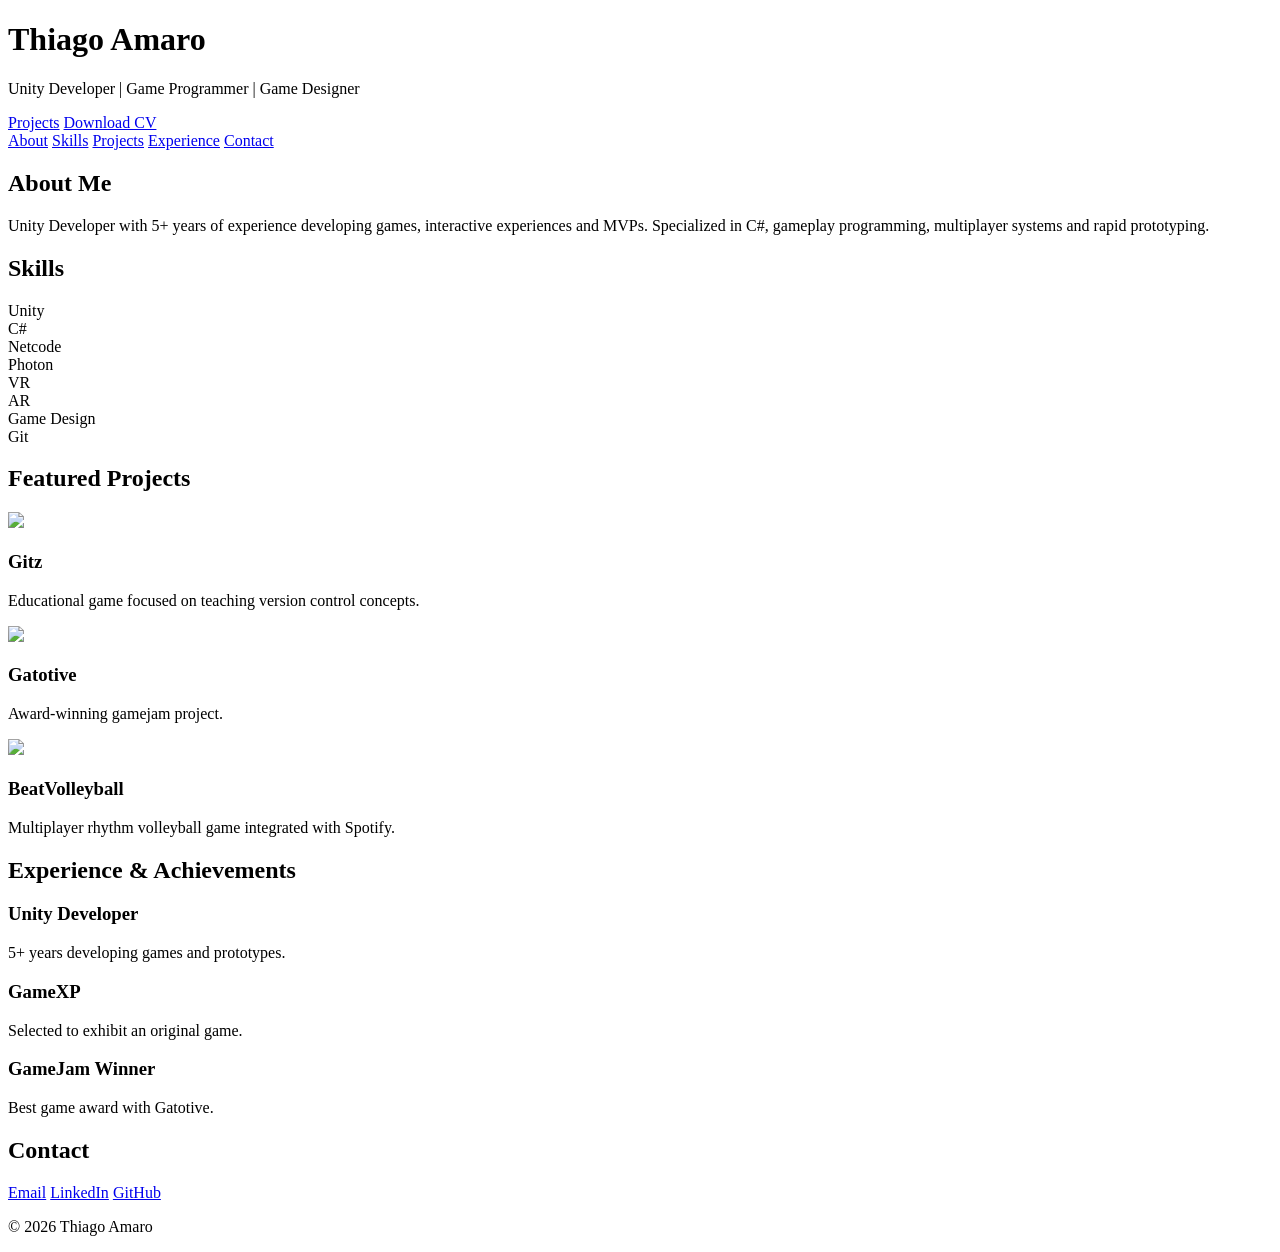
==== index.html @ a68872aa "index page" ====
<!DOCTYPE html>
<html lang="en">
<head>
    <meta charset="UTF-8">
    <meta name="viewport" content="width=device-width, initial-scale=1.0">
    <title>Thiago Amaro | Unity Developer</title>

    <link rel="stylesheet" href="css/style.css">
</head>
<body>

<header>
    <div class="container">
        <h1>Thiago Amaro</h1>
        <p>Unity Developer | Game Programmer | Game Designer</p>

        <div class="hero-buttons">
            <a href="#projects">Projects</a>
            <a href="assets/cv.pdf" target="_blank">Download CV</a>
        </div>
    </div>
</header>

<nav id="navbar">
    <a href="#about">About</a>
    <a href="#skills">Skills</a>
    <a href="#projects">Projects</a>
    <a href="#experience">Experience</a>
    <a href="#contact">Contact</a>
</nav>

<section id="about">
    <div class="container">
        <h2>About Me</h2>

        <p>
            Unity Developer with 5+ years of experience developing games,
            interactive experiences and MVPs.
            Specialized in C#, gameplay programming,
            multiplayer systems and rapid prototyping.
        </p>
    </div>
</section>

<section id="skills">
    <div class="container">
        <h2>Skills</h2>

        <div class="skill-grid">
            <div class="card">Unity</div>
            <div class="card">C#</div>
            <div class="card">Netcode</div>
            <div class="card">Photon</div>
            <div class="card">VR</div>
            <div class="card">AR</div>
            <div class="card">Game Design</div>
            <div class="card">Git</div>
        </div>
    </div>
</section>

<section id="projects">
    <div class="container">
        <h2>Featured Projects</h2>

        <div class="projects-grid">

            <div class="project-card">
                <img src="assets/gitz.webp">
                <h3>Gitz</h3>
                <p>
                    Educational game focused on teaching
                    version control concepts.
                </p>
            </div>

            <div class="project-card">
                <img src="assets/gatotive.webp">
                <h3>Gatotive</h3>
                <p>
                    Award-winning gamejam project.
                </p>
            </div>

            <div class="project-card">
                <img src="assets/beatvolleyball.webp">
                <h3>BeatVolleyball</h3>
                <p>
                    Multiplayer rhythm volleyball game
                    integrated with Spotify.
                </p>
            </div>

        </div>
    </div>
</section>

<section id="experience">
    <div class="container">
        <h2>Experience & Achievements</h2>

        <div class="timeline">

            <div class="timeline-item">
                <h3>Unity Developer</h3>
                <p>5+ years developing games and prototypes.</p>
            </div>

            <div class="timeline-item">
                <h3>GameXP</h3>
                <p>Selected to exhibit an original game.</p>
            </div>

            <div class="timeline-item">
                <h3>GameJam Winner</h3>
                <p>Best game award with Gatotive.</p>
            </div>

        </div>
    </div>
</section>

<section id="contact">
    <div class="container">
        <h2>Contact</h2>

        <a href="mailto:email@email.com">Email</a>
        <a href="#">LinkedIn</a>
        <a href="#">GitHub</a>
    </div>
</section>

<footer>
    <p>© 2026 Thiago Amaro</p>
</footer>

<script src="js/main.js"></script>

</body>
</html>
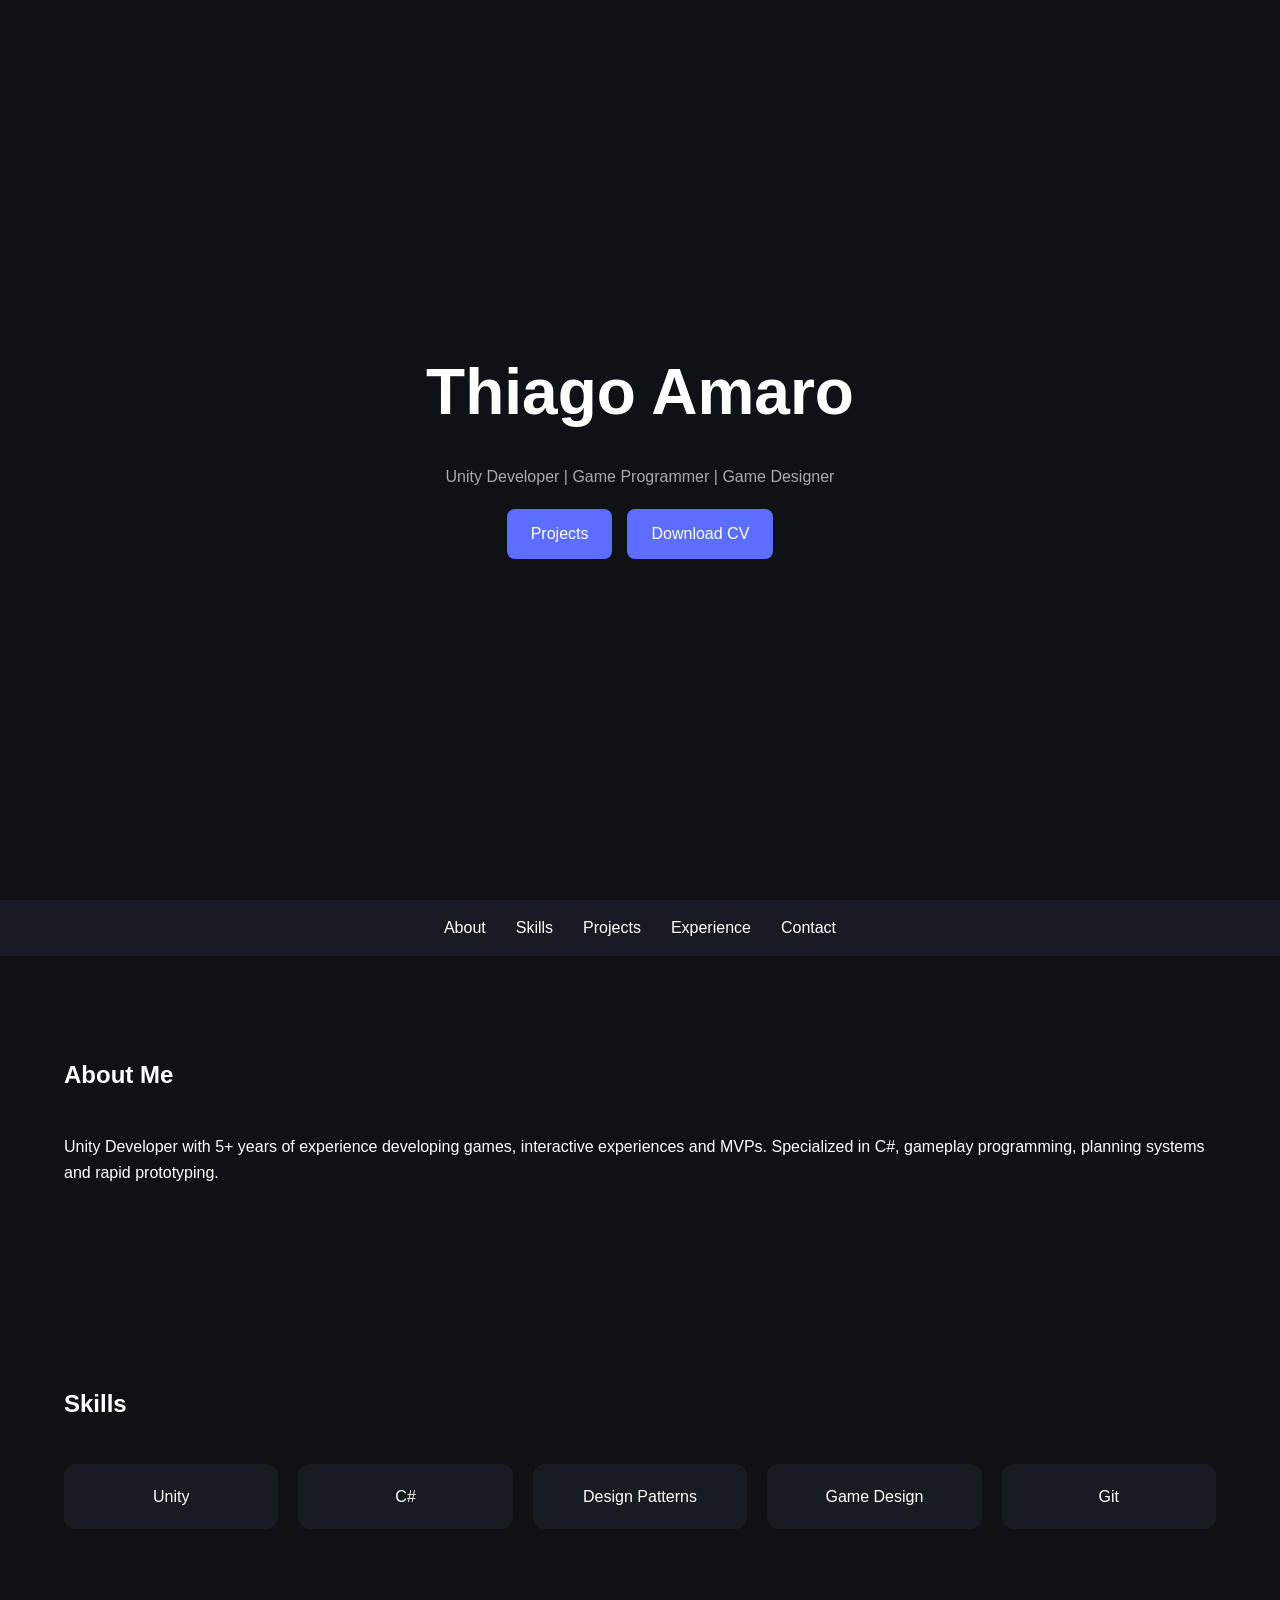
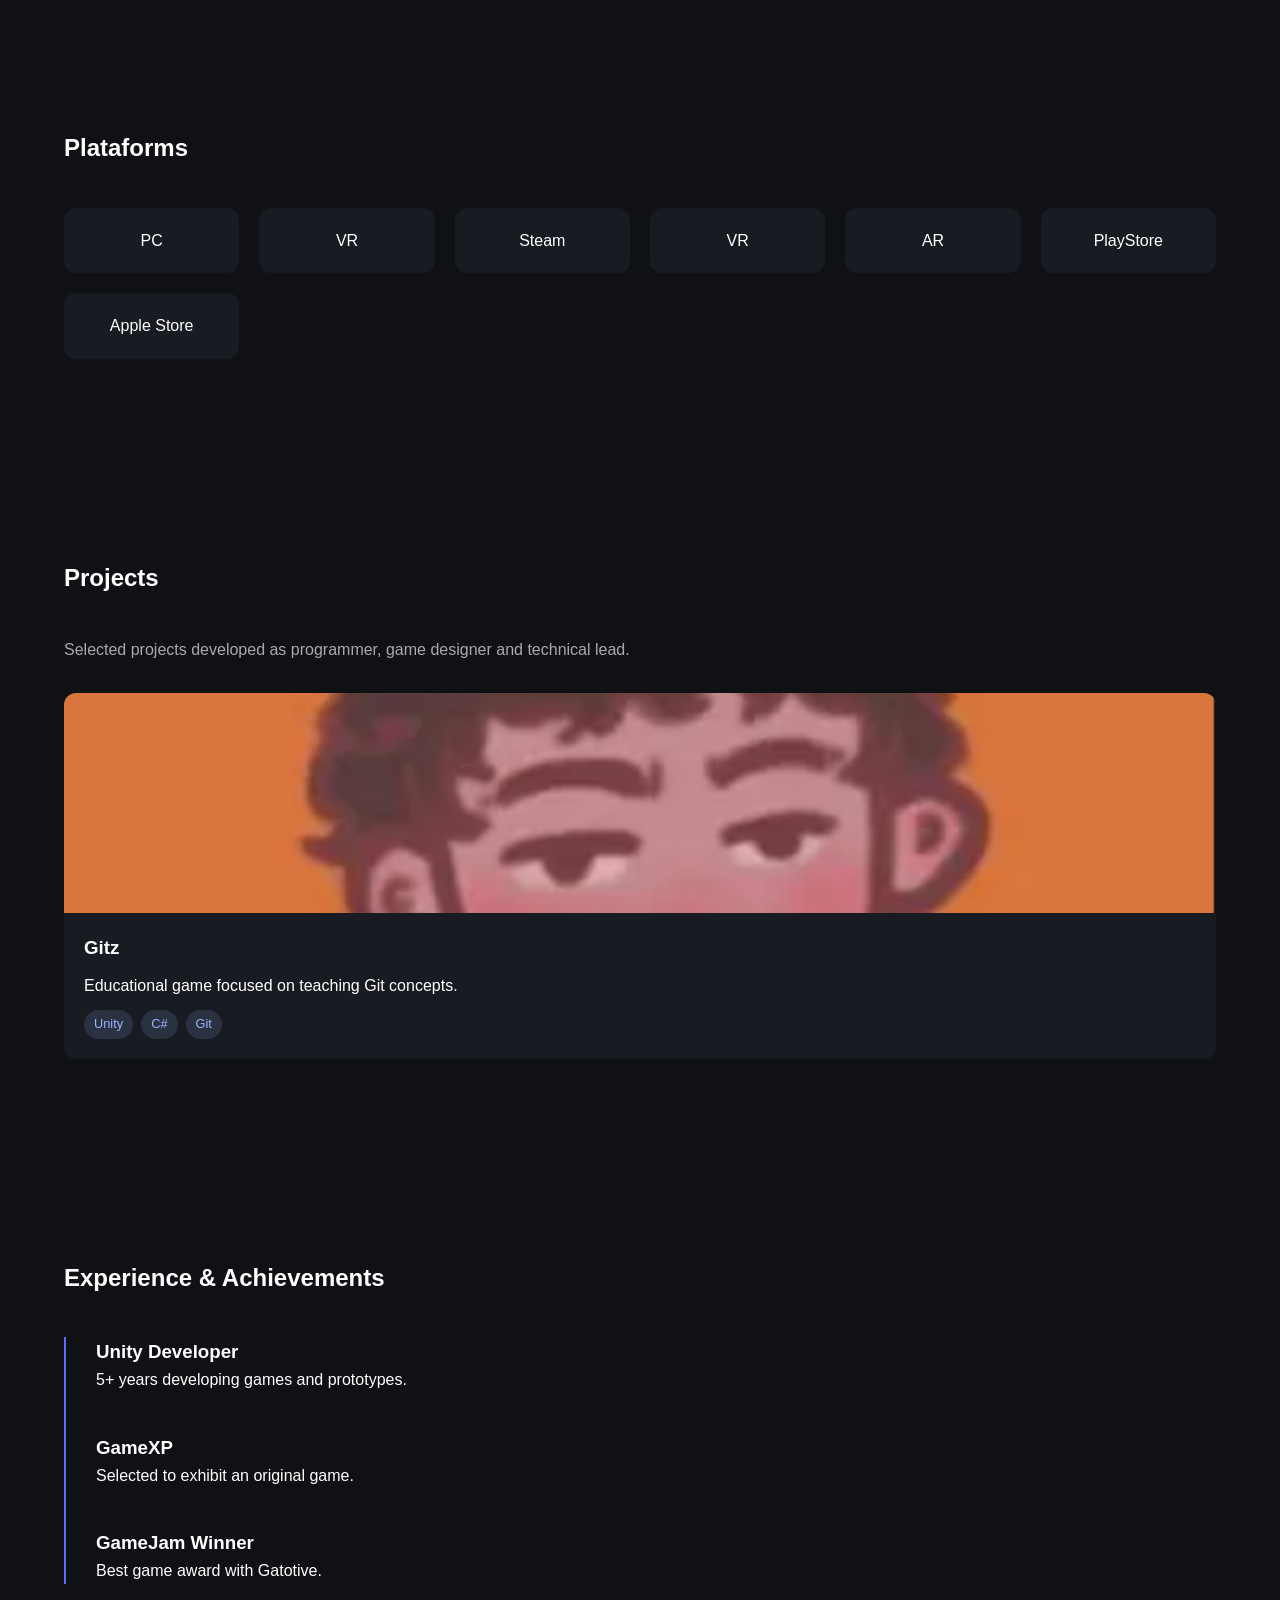
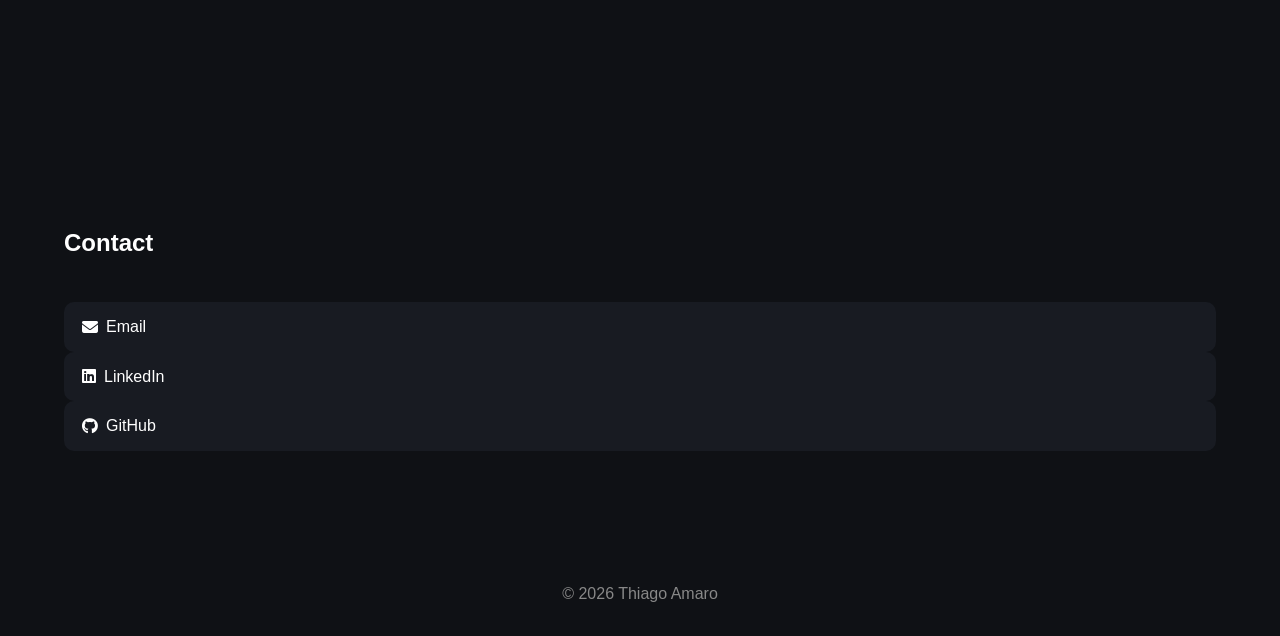
==== commit 1853f732: "Project Page" ====
--- a/index.html
+++ b/index.html
@@ -1,140 +1,145 @@
 <!DOCTYPE html>
 <html lang="en">
+
 <head>
     <meta charset="UTF-8">
     <meta name="viewport" content="width=device-width, initial-scale=1.0">
     <title>Thiago Amaro | Unity Developer</title>
 
     <link rel="stylesheet" href="css/style.css">
+    <link rel="stylesheet" href="https://cdnjs.cloudflare.com/ajax/libs/font-awesome/6.7.2/css/all.min.css">
 </head>
+
 <body>
 
-<header>
-    <div class="container">
-        <h1>Thiago Amaro</h1>
-        <p>Unity Developer | Game Programmer | Game Designer</p>
+    <header>
+        <div class="container">
+            <h1>Thiago Amaro</h1>
+            <p>Unity Developer | Game Programmer | Game Designer</p>
 
-        <div class="hero-buttons">
-            <a href="#projects">Projects</a>
-            <a href="assets/cv.pdf" target="_blank">Download CV</a>
+            <div class="hero-buttons">
+                <a href="#projects">Projects</a>
+                <a href="assets/cv.pdf" target="_blank">Download CV</a>
+            </div>
         </div>
-    </div>
-</header>
+    </header>
 
-<nav id="navbar">
-    <a href="#about">About</a>
-    <a href="#skills">Skills</a>
-    <a href="#projects">Projects</a>
-    <a href="#experience">Experience</a>
-    <a href="#contact">Contact</a>
-</nav>
+    <nav id="navbar">
+        <a href="#about">About</a>
+        <a href="#skills">Skills</a>
+        <a href="#projects">Projects</a>
+        <a href="#experience">Experience</a>
+        <a href="#contact">Contact</a>
+    </nav>
 
-<section id="about">
-    <div class="container">
-        <h2>About Me</h2>
+    <section id="about">
+        <div class="container">
+            <h2>About Me</h2>
 
-        <p>
-            Unity Developer with 5+ years of experience developing games,
-            interactive experiences and MVPs.
-            Specialized in C#, gameplay programming,
-            multiplayer systems and rapid prototyping.
-        </p>
-    </div>
-</section>
+            <p>
+                Unity Developer with 5+ years of experience developing games,
+                interactive experiences and MVPs.
+                Specialized in C#, gameplay programming,
+                planning systems and rapid prototyping.
+            </p>
+        </div>
+    </section>
 
-<section id="skills">
-    <div class="container">
-        <h2>Skills</h2>
+    <section id="skills">
+        <div class="container">
+            <h2>Skills</h2>
 
-        <div class="skill-grid">
-            <div class="card">Unity</div>
-            <div class="card">C#</div>
-            <div class="card">Netcode</div>
-            <div class="card">Photon</div>
-            <div class="card">VR</div>
-            <div class="card">AR</div>
-            <div class="card">Game Design</div>
-            <div class="card">Git</div>
+            <div class="skill-grid">
+                <div class="card">Unity</div>
+                <div class="card">C#</div>
+                <div class="card">Design Patterns</div>
+                <div class="card">Game Design</div>
+                <div class="card">Git</div>
+            </div>
         </div>
-    </div>
-</section>
+    </section>
 
-<section id="projects">
-    <div class="container">
-        <h2>Featured Projects</h2>
+    <section id="plataforms">
+        <div class="container">
+            <h2>Plataforms</h2>
 
-        <div class="projects-grid">
+            <div class="skill-grid">
+                <div class="card">PC</div>
+                <div class="card">VR</div>
+                <div class="card">Steam</div>
+                <div class="card">VR</div>
+                <div class="card">AR</div>
+                <div class="card">PlayStore</div>
+                <div class="card">Apple Store</div>
+            </div>
+        </div>
+    </section>
 
-            <div class="project-card">
-                <img src="assets/gitz.webp">
-                <h3>Gitz</h3>
-                <p>
-                    Educational game focused on teaching
-                    version control concepts.
-                </p>
-            </div>
+    <section id="projects">
+        <div class="container">
 
-            <div class="project-card">
-                <img src="assets/gatotive.webp">
-                <h3>Gatotive</h3>
-                <p>
-                    Award-winning gamejam project.
-                </p>
-            </div>
+            <h2>Projects</h2>
 
-            <div class="project-card">
-                <img src="assets/beatvolleyball.webp">
-                <h3>BeatVolleyball</h3>
-                <p>
-                    Multiplayer rhythm volleyball game
-                    integrated with Spotify.
-                </p>
-            </div>
+            <p class="section-description">
+                Selected projects developed as programmer, game designer and technical lead.
+            </p>
+
+            <div id="projects-grid"></div>
 
         </div>
-    </div>
-</section>
+    </section>
 
-<section id="experience">
-    <div class="container">
-        <h2>Experience & Achievements</h2>
+    <section id="experience">
+        <div class="container">
+            <h2>Experience & Achievements</h2>
 
-        <div class="timeline">
+            <div class="timeline">
 
-            <div class="timeline-item">
-                <h3>Unity Developer</h3>
-                <p>5+ years developing games and prototypes.</p>
+                <div class="timeline-item">
+                    <h3>Unity Developer</h3>
+                    <p>5+ years developing games and prototypes.</p>
+                </div>
+
+                <div class="timeline-item">
+                    <h3>GameXP</h3>
+                    <p>Selected to exhibit an original game.</p>
+                </div>
+
+                <div class="timeline-item">
+                    <h3>GameJam Winner</h3>
+                    <p>Best game award with Gatotive.</p>
+                </div>
+
             </div>
+        </div>
+    </section>
 
-            <div class="timeline-item">
-                <h3>GameXP</h3>
-                <p>Selected to exhibit an original game.</p>
-            </div>
+    <section id="contact">
+        <div class="container">
+            <h2>Contact</h2>
 
-            <div class="timeline-item">
-                <h3>GameJam Winner</h3>
-                <p>Best game award with Gatotive.</p>
-            </div>
+            <a href="mailto:thiago.amaro.dev@gmail.com" target="_blank">
+                <i class="fa-solid fa-envelope"></i>
+                Email
+            </a>
 
+            <a href="https://www.linkedin.com/in/thiagoamarodev/" target="_blank">
+                <i class="fa-brands fa-linkedin"></i>
+                LinkedIn
+            </a>
+
+            <a href="https://github.com/ThiagoAmaro0" target="_blank">
+                <i class="fa-brands fa-github"></i>
+                GitHub
+            </a>
         </div>
-    </div>
-</section>
+    </section>
 
-<section id="contact">
-    <div class="container">
-        <h2>Contact</h2>
-
-        <a href="mailto:email@email.com">Email</a>
-        <a href="#">LinkedIn</a>
-        <a href="#">GitHub</a>
-    </div>
-</section>
-
-<footer>
-    <p>© 2026 Thiago Amaro</p>
-</footer>
-
-<script src="js/main.js"></script>
+    <footer>
+        <p>© 2026 Thiago Amaro</p>
+    </footer>
+    <script src="js/main.js"></script>
 
 </body>
-</html>
+
+</html>
--- a/css/style.css
+++ b/css/style.css
@@ -0,0 +1,310 @@
+* {
+    margin: 0;
+    padding: 0;
+    box-sizing: border-box;
+}
+
+body {
+    font-family: Segoe UI, sans-serif;
+    background: #0f1115;
+    color: white;
+    line-height: 1.6;
+}
+
+.container {
+    width: 90%;
+    max-width: 1200px;
+    margin: auto;
+}
+
+header {
+    min-height: 100vh;
+    display: flex;
+    align-items: center;
+    text-align: center;
+}
+
+header h1 {
+    font-size: 4rem;
+}
+
+header p {
+    color: #aaa;
+    margin: 20px 0;
+}
+
+.hero-buttons {
+    display: flex;
+    justify-content: center;
+    gap: 15px;
+}
+
+.hero-buttons a {
+    padding: 12px 24px;
+    background: #5b6eff;
+    color: white;
+    text-decoration: none;
+    border-radius: 8px;
+}
+
+nav {
+    position: sticky;
+    top: 0;
+    background: #181b22;
+    display: flex;
+    justify-content: center;
+    gap: 30px;
+    padding: 15px;
+    z-index: 100;
+}
+
+nav a {
+    color: white;
+    text-decoration: none;
+}
+
+section {
+    padding: 100px 0;
+}
+
+h2 {
+    margin-bottom: 40px;
+}
+
+.skill-grid {
+    display: grid;
+    grid-template-columns: repeat(auto-fit, minmax(150px, 1fr));
+    gap: 20px;
+}
+
+.card {
+    background: #181b22;
+    padding: 20px;
+    border-radius: 12px;
+    text-align: center;
+}
+
+#projects {
+    padding: 100px 0;
+}
+
+.section-description {
+    color: #aaa;
+    margin-bottom: 30px;
+}
+
+#projects-grid {
+    display: grid;
+    grid-template-columns: repeat(auto-fit, minmax(350px, 1fr));
+    gap: 30px;
+}
+
+.project-card {
+    background: #181b22;
+    border-radius: 12px;
+    overflow: hidden;
+
+    text-decoration: none;
+    color: white;
+
+    transition: .25s;
+}
+
+.project-card:hover {
+    transform: translateY(-5px);
+}
+
+.media-container {
+    position: relative;
+    height: 220px;
+    overflow: hidden;
+}
+
+.project-image,
+.project-video {
+    position: absolute;
+    inset: 0;
+
+    width: 100%;
+    height: 100%;
+
+    object-fit: cover;
+}
+
+.project-video {
+    opacity: 0;
+    transition: opacity .3s;
+}
+
+.project-card:hover .project-video {
+    opacity: 1;
+}
+
+.project-content {
+    padding: 20px;
+}
+
+.project-content h3 {
+    margin-bottom: 10px;
+}
+
+.project-tags {
+    display: flex;
+    flex-wrap: wrap;
+    gap: 8px;
+    margin-top: 12px;
+}
+
+.project-tag {
+    background: #2a3140;
+    color: #9db2ff;
+
+    padding: 4px 10px;
+    border-radius: 999px;
+
+    font-size: 0.8rem;
+}
+
+.timeline {
+    border-left: 2px solid #5b6eff;
+    padding-left: 30px;
+}
+
+.timeline-item {
+    margin-bottom: 40px;
+}
+
+footer {
+    text-align: center;
+    padding: 30px;
+    color: #888;
+}
+
+#contact {
+    display: flex;
+    gap: 15px;
+}
+
+#contact a {
+    display: flex;
+    align-items: center;
+    gap: 8px;
+
+    color: white;
+    text-decoration: none;
+
+    background: #181b22;
+    padding: 12px 18px;
+
+    border-radius: 10px;
+    transition: 0.2s;
+}
+
+#contact a:hover {
+    background: #5b6eff;
+}
+
+.project-page {
+    width: 90%;
+    max-width: 1200px;
+    margin: auto;
+    padding: 50px 0;
+}
+
+.project-header {
+    margin-bottom: 20px;
+}
+
+.project-meta {
+    display: flex;
+    gap: 15px;
+    margin-top: 10px;
+}
+
+.project-meta span {
+    background: #181b22;
+    padding: 8px 12px;
+    border-radius: 8px;
+}
+
+.banner-video {
+    width: 100%;
+    border-radius: 12px;
+    margin: 20px 0 40px;
+}
+
+.details-grid {
+    display: grid;
+    grid-template-columns:
+        repeat(auto-fit, minmax(250px, 1fr));
+
+    gap: 20px;
+
+    margin-top: 20px;
+}
+
+.detail-card {
+    background: #181b22;
+    padding: 20px;
+    border-radius: 12px;
+}
+
+.detail-card h3 {
+    margin-bottom: 15px;
+}
+
+.detail-card ul {
+    list-style: none;
+}
+
+.detail-card li {
+    margin-bottom: 8px;
+}
+
+.project-links {
+    display: flex;
+    gap: 15px;
+    flex-wrap: wrap;
+}
+
+.project-links a {
+    text-decoration: none;
+    color: white;
+
+    background: #181b22;
+
+    padding: 12px 20px;
+
+    border-radius: 10px;
+
+    transition: .2s;
+}
+
+.project-links a:hover {
+    background: #5b6eff;
+}
+
+.gallery-grid {
+    display: grid;
+
+    grid-template-columns:
+        repeat(auto-fit, minmax(300px, 1fr));
+
+    gap: 20px;
+}
+
+.gallery-grid img {
+    width: 100%;
+    border-radius: 12px;
+}
+
+.back-button {
+    display: inline-flex;
+    gap: 10px;
+    align-items: center;
+
+    text-decoration: none;
+    color: white;
+
+    margin-bottom: 30px;
+}
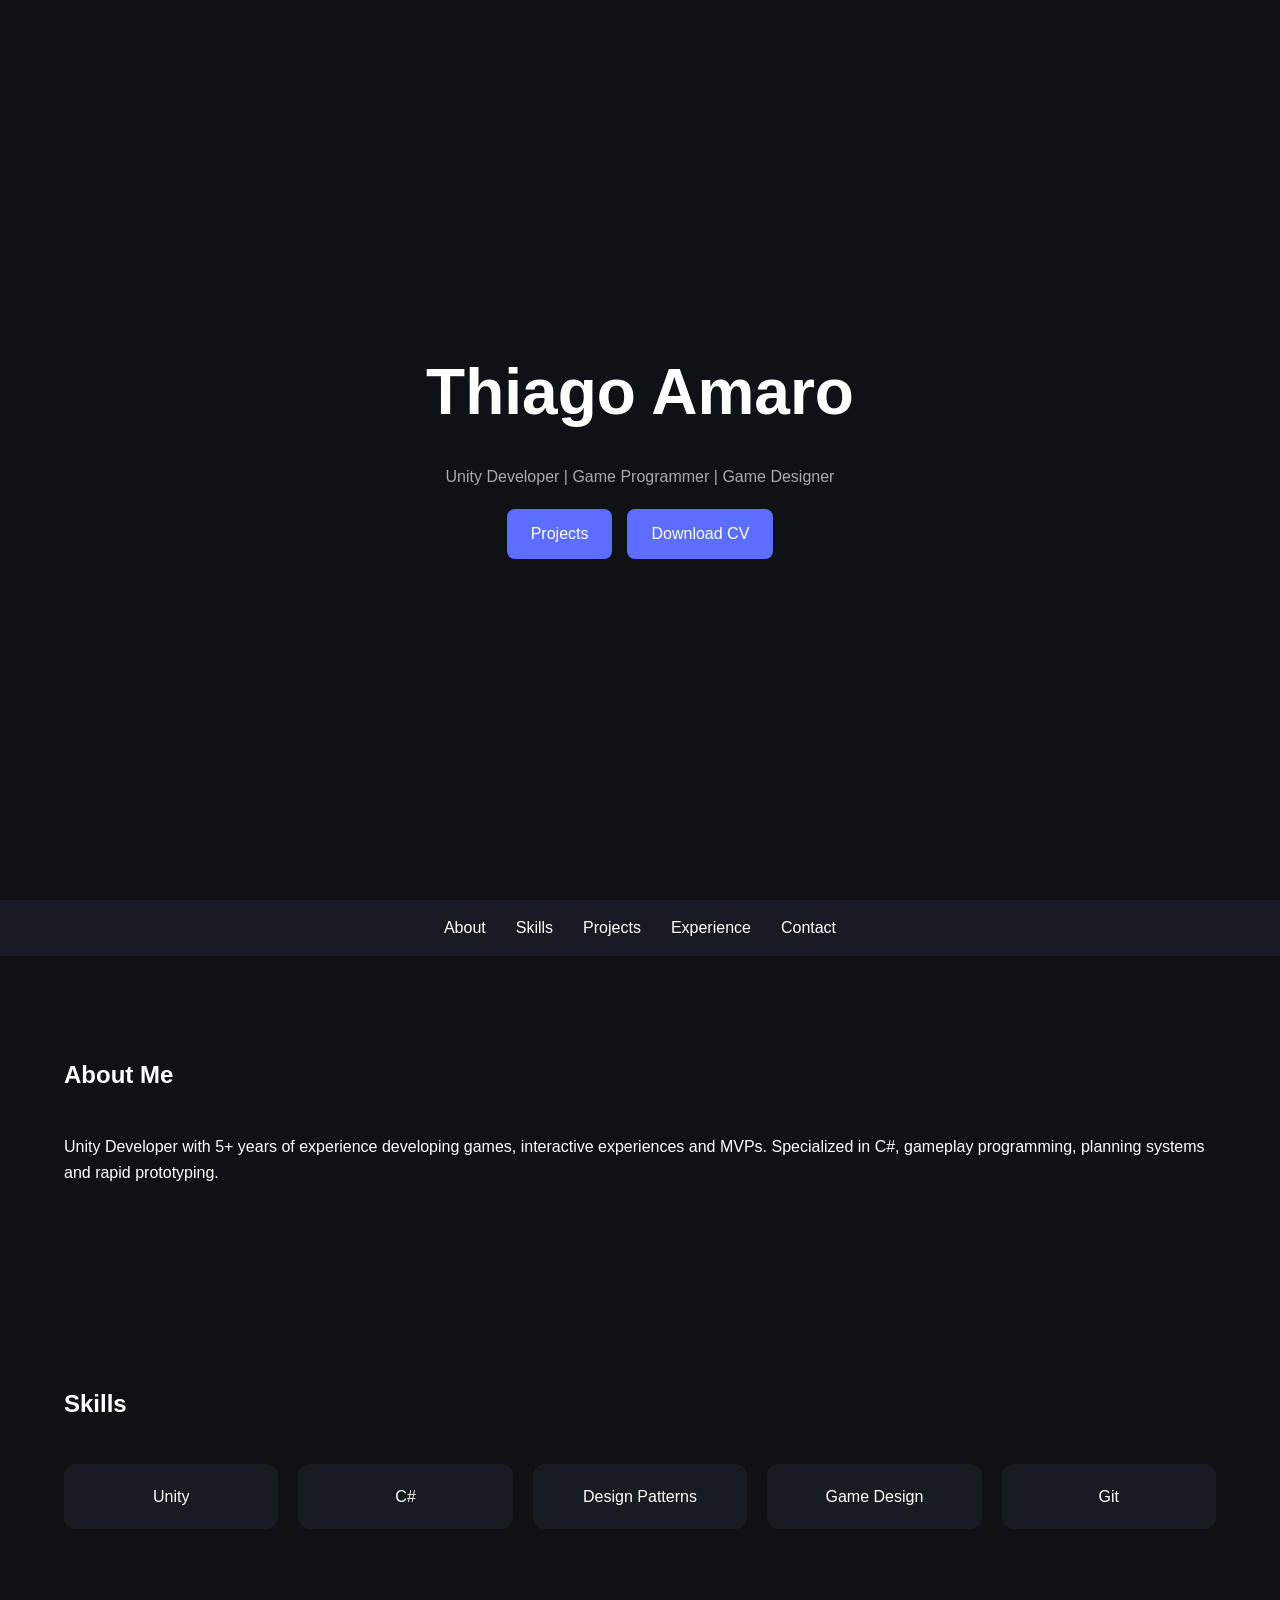
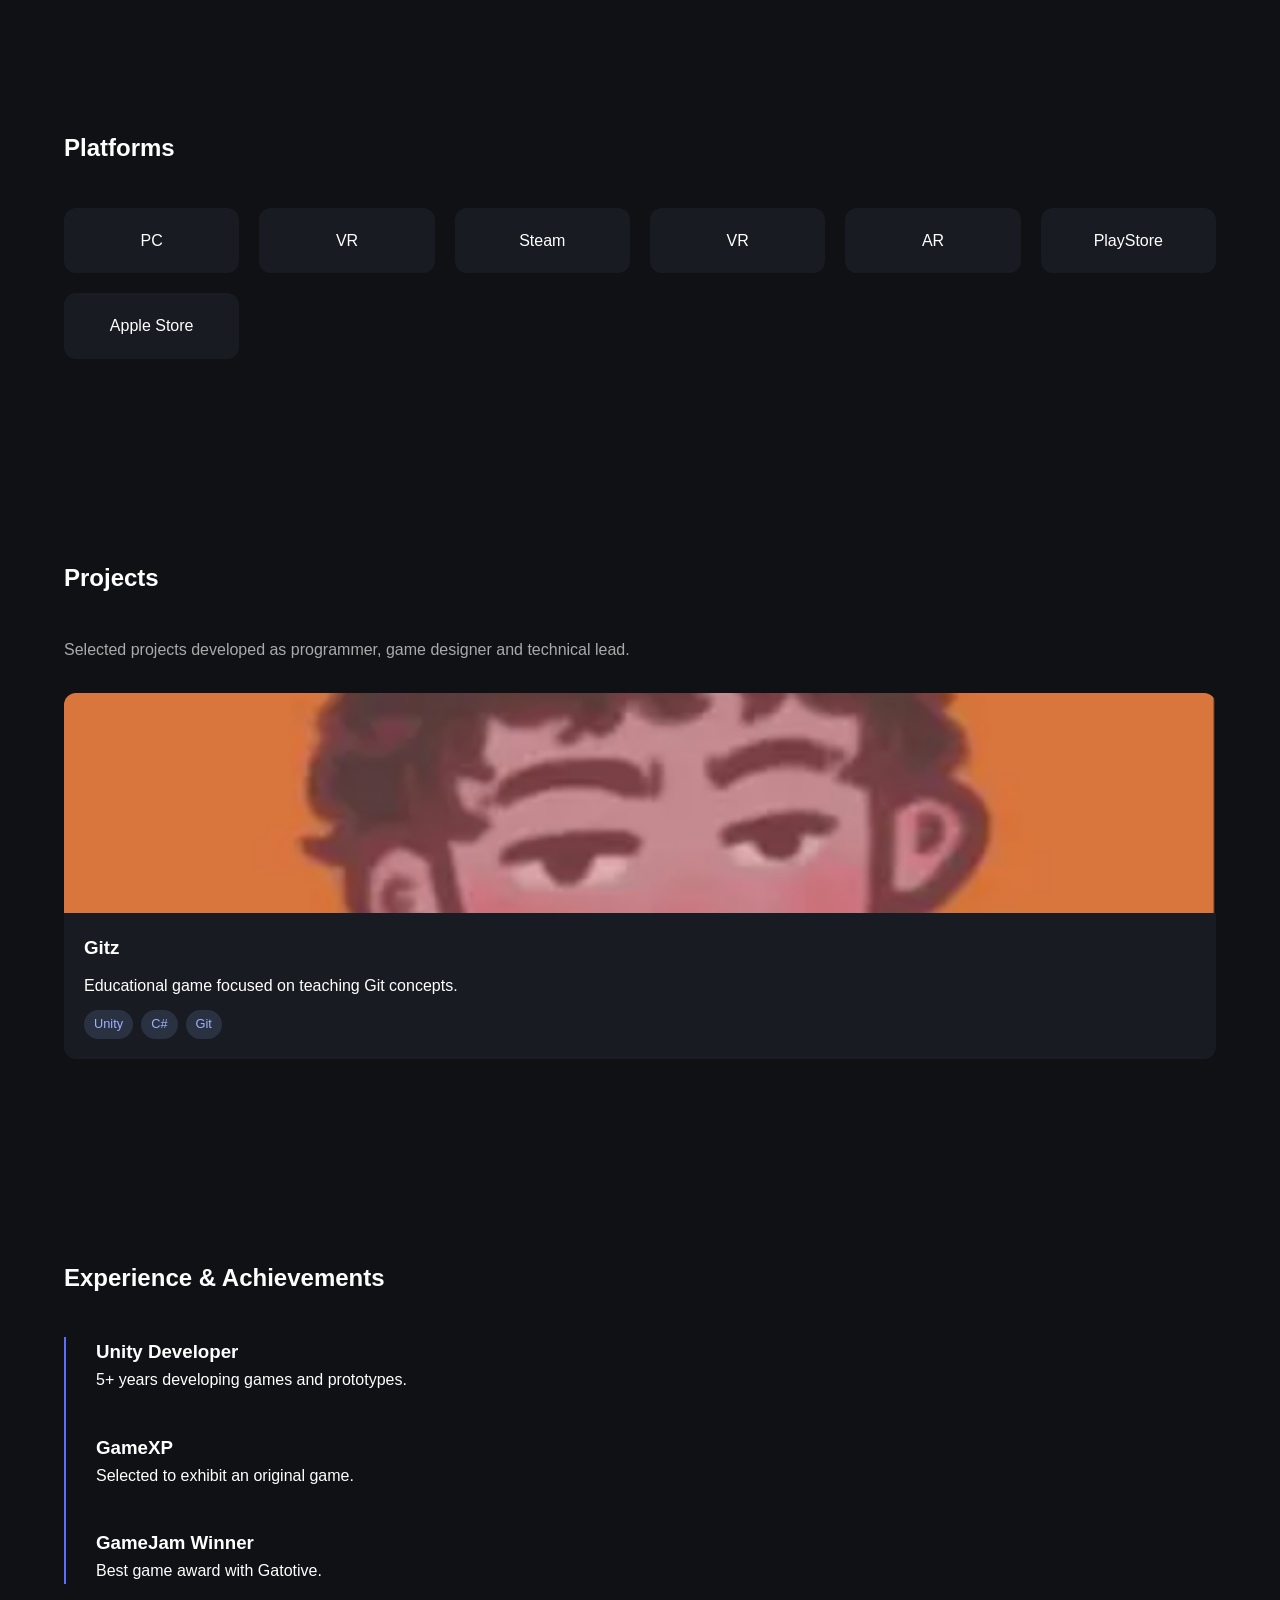
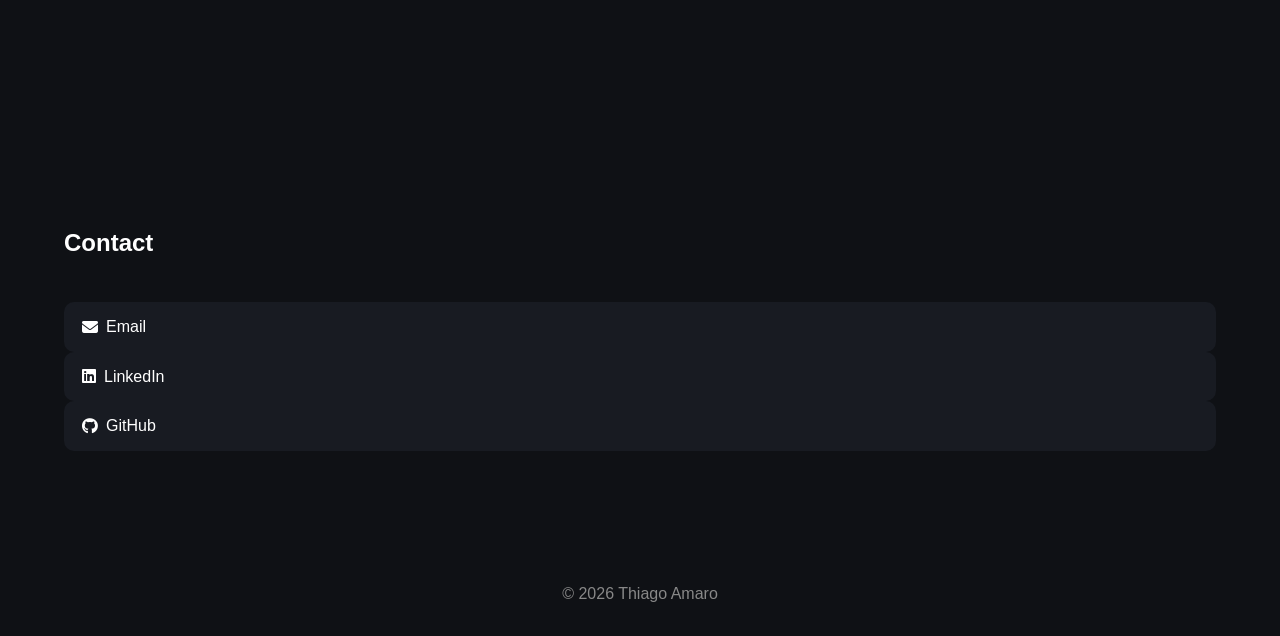
==== commit 4e7a7e4a: "fixes" ====
--- a/index.html
+++ b/index.html
@@ -59,9 +59,9 @@
         </div>
     </section>
 
-    <section id="plataforms">
+    <section id="platforms">
         <div class="container">
-            <h2>Plataforms</h2>
+            <h2>Platforms</h2>
 
             <div class="skill-grid">
                 <div class="card">PC</div>
@@ -138,8 +138,11 @@
     <footer>
         <p>© 2026 Thiago Amaro</p>
     </footer>
+
+    <button id="backToTop">
+        <i class="fa-solid fa-chevron-up"></i>
+    </button>
     <script src="js/main.js"></script>
-
 </body>
 
 </html>
--- a/css/style.css
+++ b/css/style.css
@@ -307,4 +307,29 @@
     color: white;
 
     margin-bottom: 30px;
+}
+
+
+#backToTop {
+    position: fixed;
+
+    right: 25px;
+    bottom: 25px;
+
+    width: 50px;
+    height: 50px;
+
+    border: none;
+    border-radius: 50%;
+
+    background: #5b6eff;
+    color: white;
+
+    font-size: 20px;
+
+    cursor: pointer;
+
+    display: none;
+
+    z-index: 9999;
 }
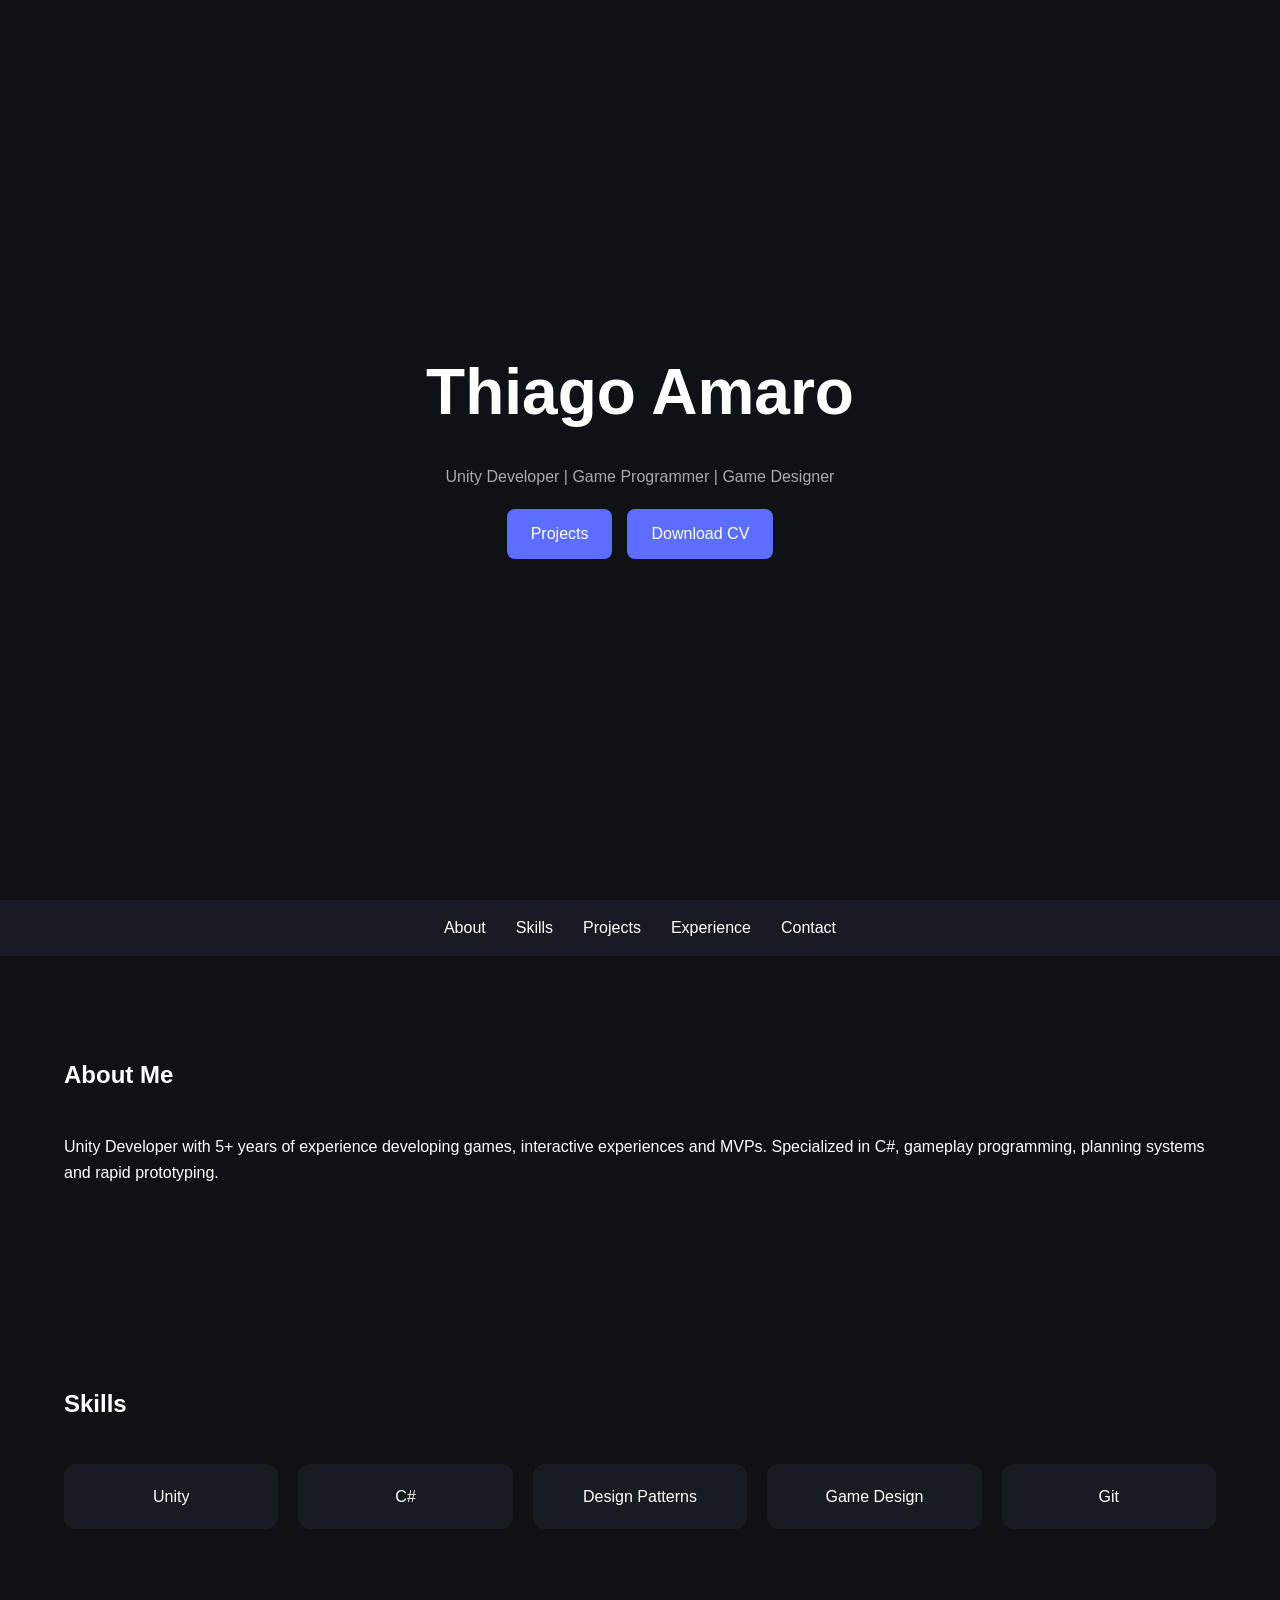
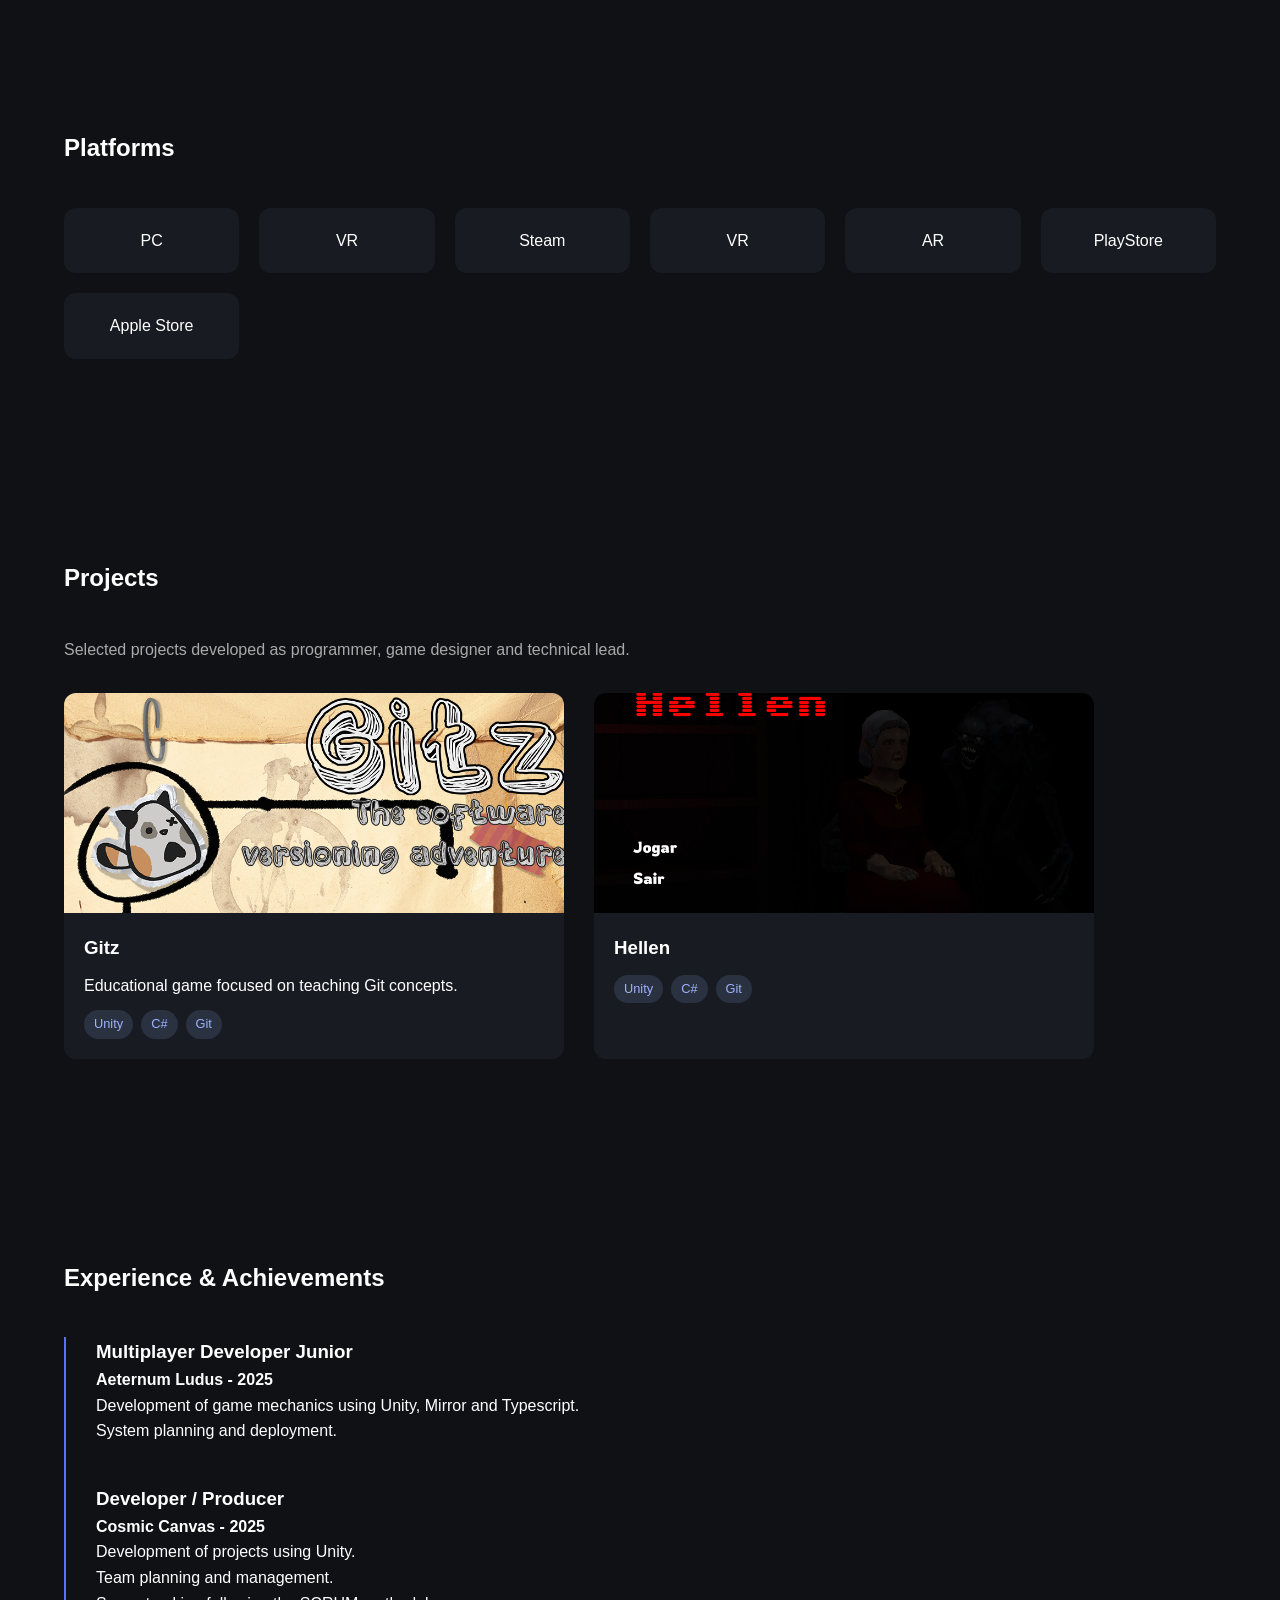
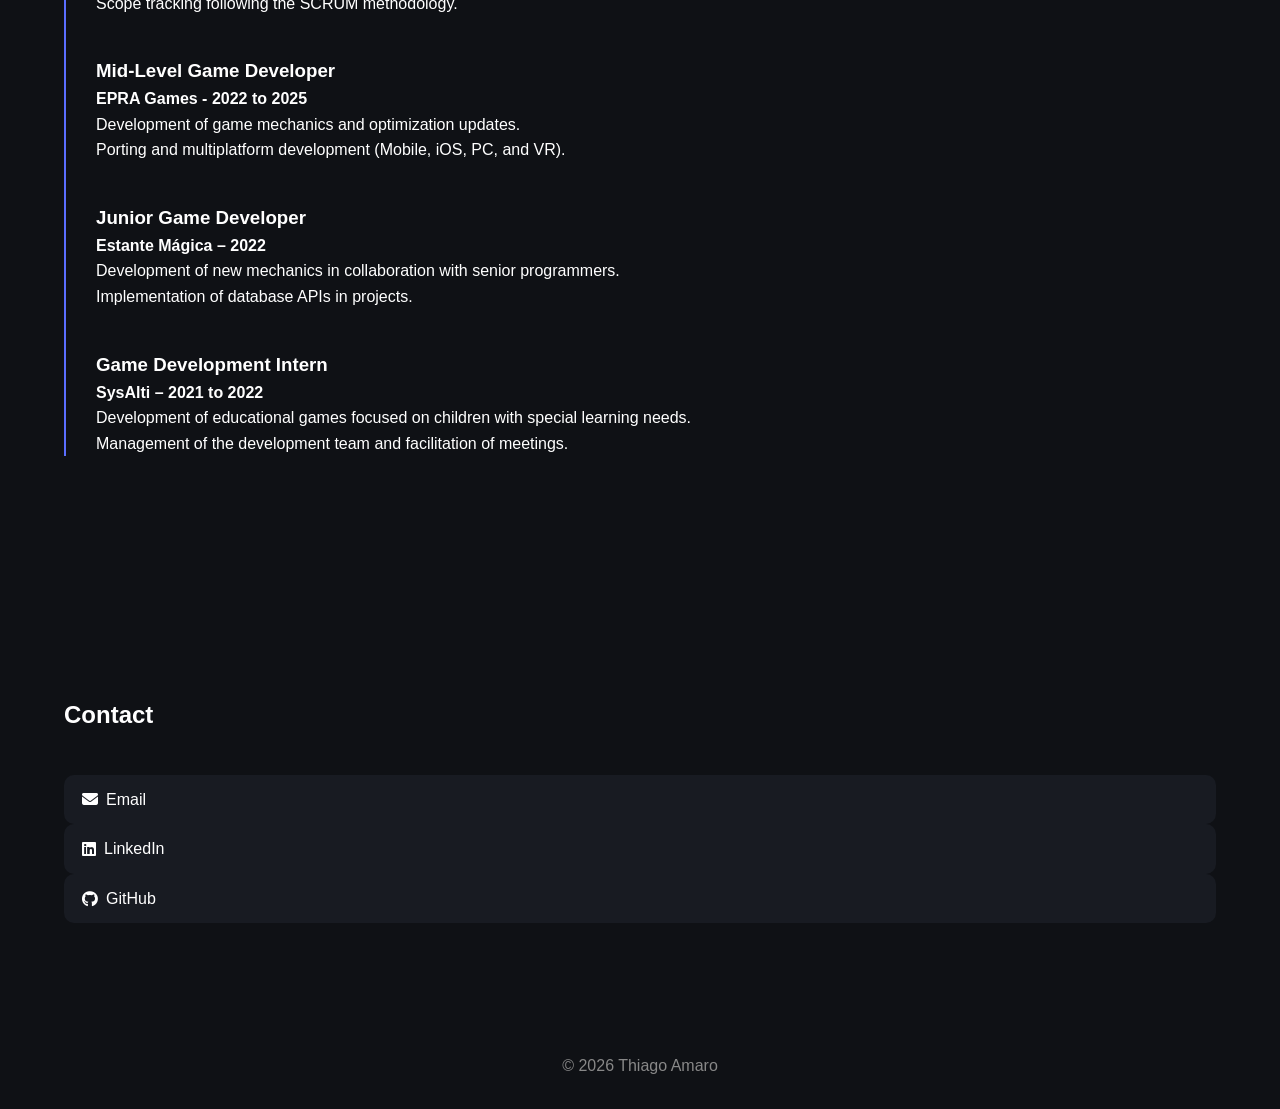
==== commit 2db25ebc: "Gitz+Hellen WIP" ====
--- a/index.html
+++ b/index.html
@@ -96,18 +96,39 @@
             <div class="timeline">
 
                 <div class="timeline-item">
-                    <h3>Unity Developer</h3>
-                    <p>5+ years developing games and prototypes.</p>
+                    <h3>Multiplayer Developer Junior</h3>
+                    <h4>Aeternum Ludus - 2025</h4>
+                    <p>Development of game mechanics using Unity, Mirror and Typescript.</p>
+                    <p>System planning and deployment.</p>
                 </div>
 
                 <div class="timeline-item">
-                    <h3>GameXP</h3>
-                    <p>Selected to exhibit an original game.</p>
+                    <h3>Developer / Producer</h3>
+                    <h4>Cosmic Canvas - 2025</h4>
+                    <p>Development of projects using Unity.</p>
+                    <p>Team planning and management.</p>
+                    <p>Scope tracking following the SCRUM methodology.</p>
                 </div>
 
                 <div class="timeline-item">
-                    <h3>GameJam Winner</h3>
-                    <p>Best game award with Gatotive.</p>
+                    <h3>Mid-Level Game Developer</h3>
+                    <h4>EPRA Games - 2022 to 2025</h4>
+                    <p>Development of game mechanics and optimization updates.</p>
+                    <p>Porting and multiplatform development (Mobile, iOS, PC, and VR).</p>
+                </div>
+
+                <div class="timeline-item">
+                    <h3>Junior Game Developer</h3>
+                    <h4>Estante Mágica – 2022</h4>
+                    <p>Development of new mechanics in collaboration with senior programmers.</p>
+                    <p>Implementation of database APIs in projects.</p>
+                </div>
+
+                <div class="timeline-item">
+                    <h3>Game Development Intern</h3>
+                    <h4>SysAlti – 2021 to 2022</h4>
+                    <p>Development of educational games focused on children with special learning needs.</p>
+                    <p>Management of the development team and facilitation of meetings.</p>
                 </div>
 
             </div>
--- a/css/style.css
+++ b/css/style.css
@@ -95,7 +95,7 @@
 
 #projects-grid {
     display: grid;
-    grid-template-columns: repeat(auto-fit, minmax(350px, 1fr));
+    grid-template-columns: repeat(auto-fit, minmax(500px, 0fr));
     gap: 30px;
 }
 
@@ -103,6 +103,7 @@
     background: #181b22;
     border-radius: 12px;
     overflow: hidden;
+    width: 500px;
 
     text-decoration: none;
     color: white;
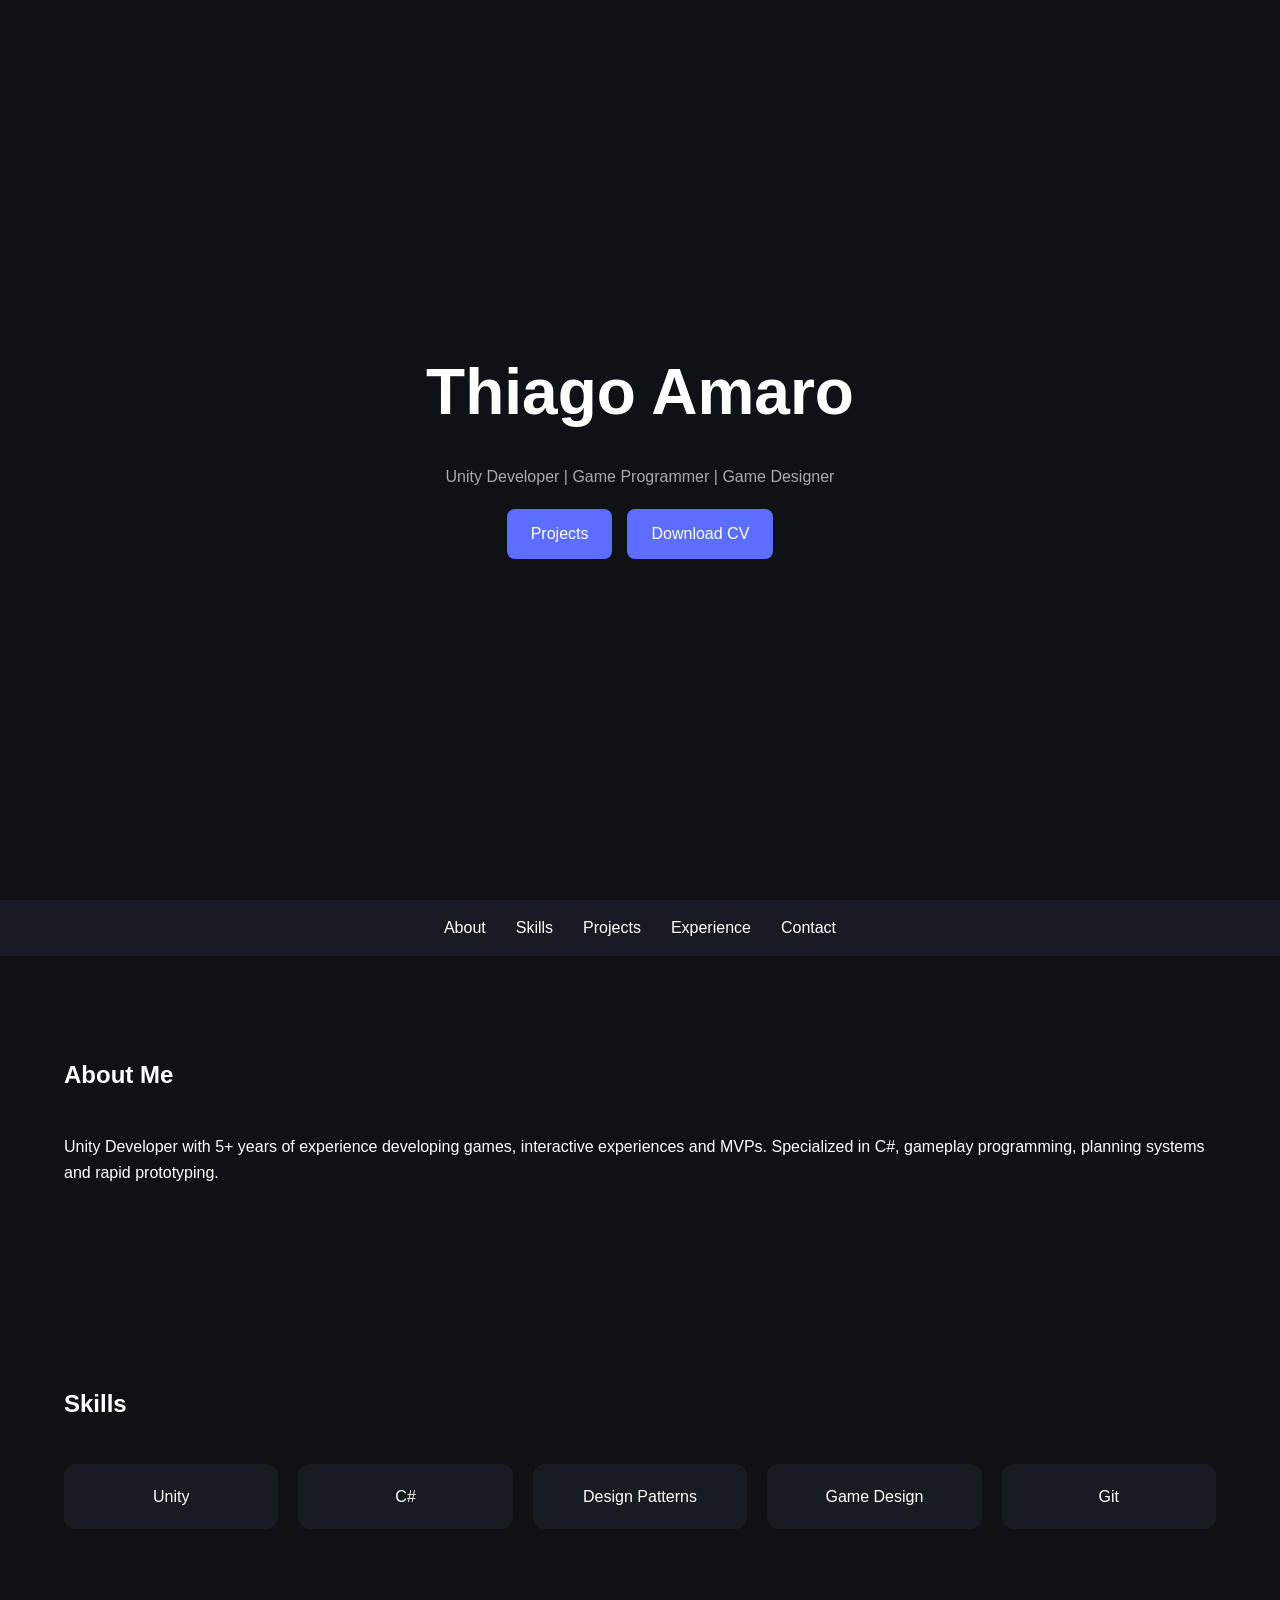
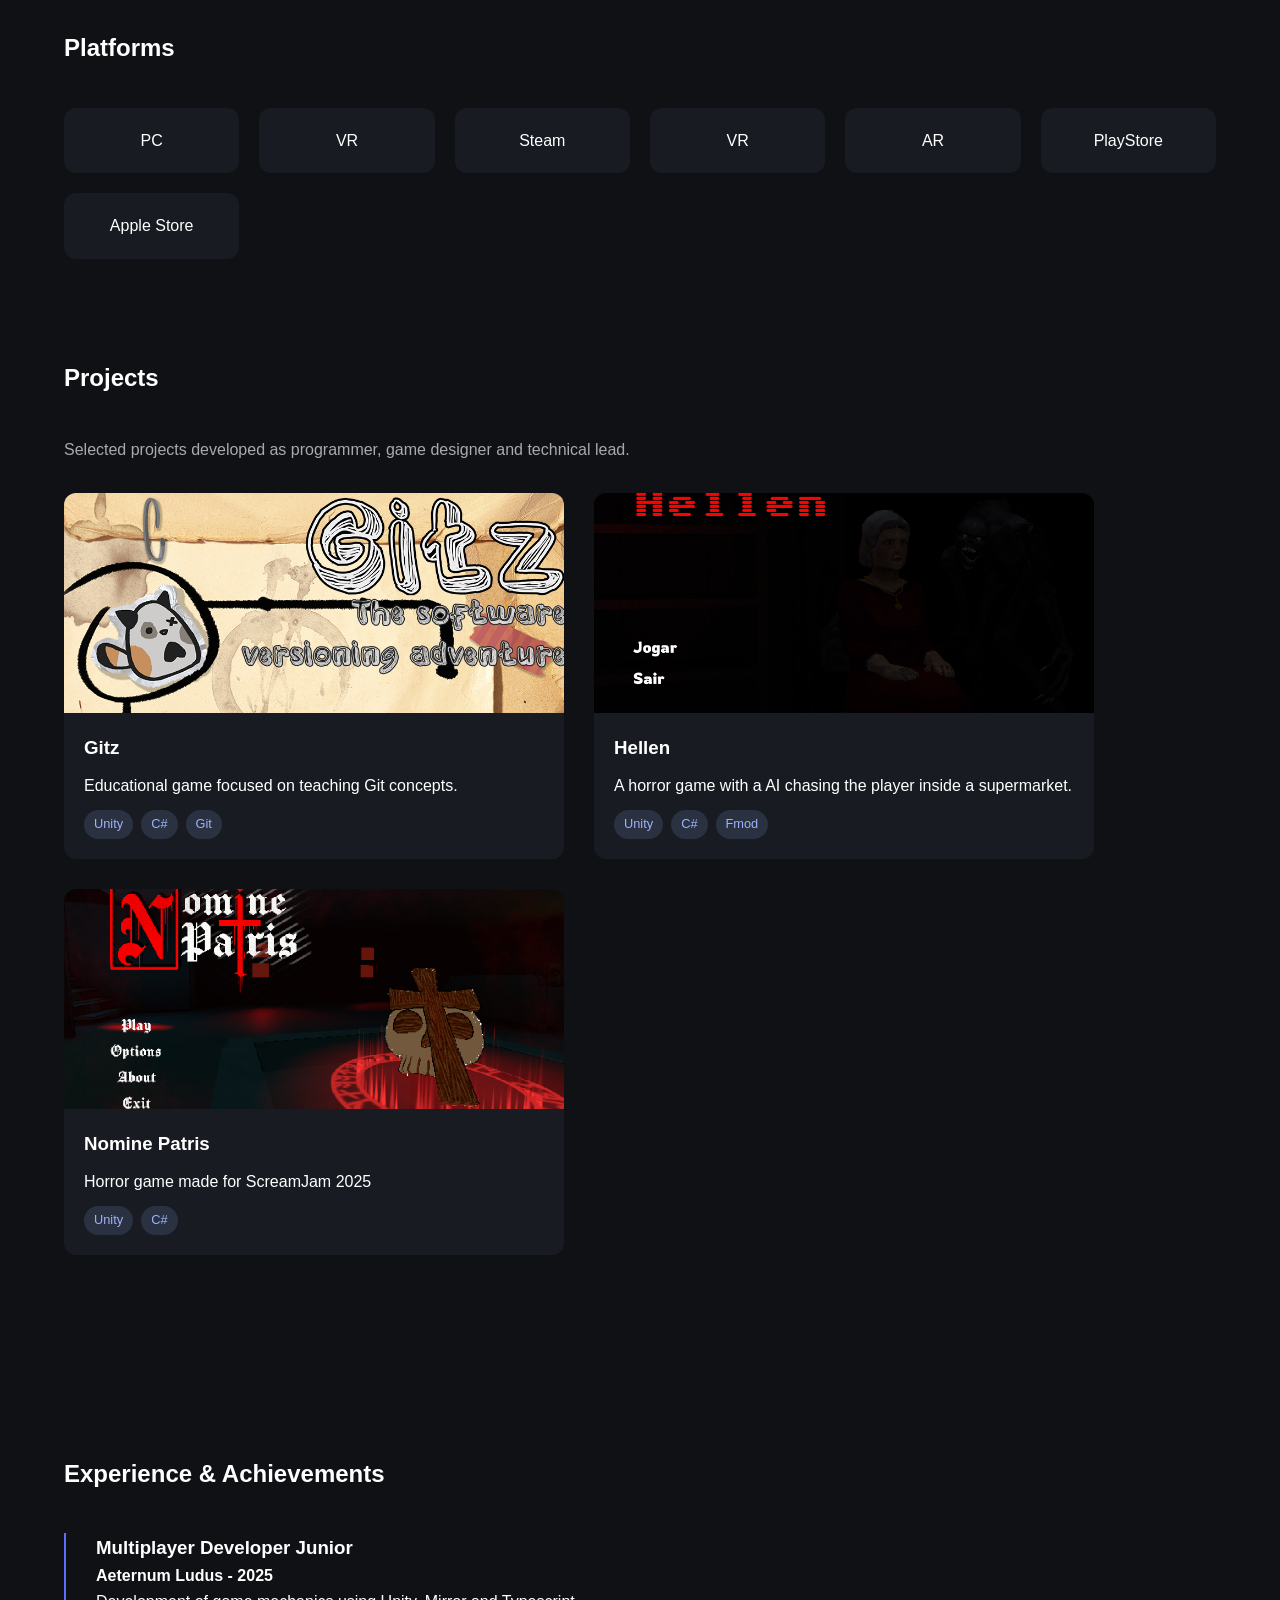
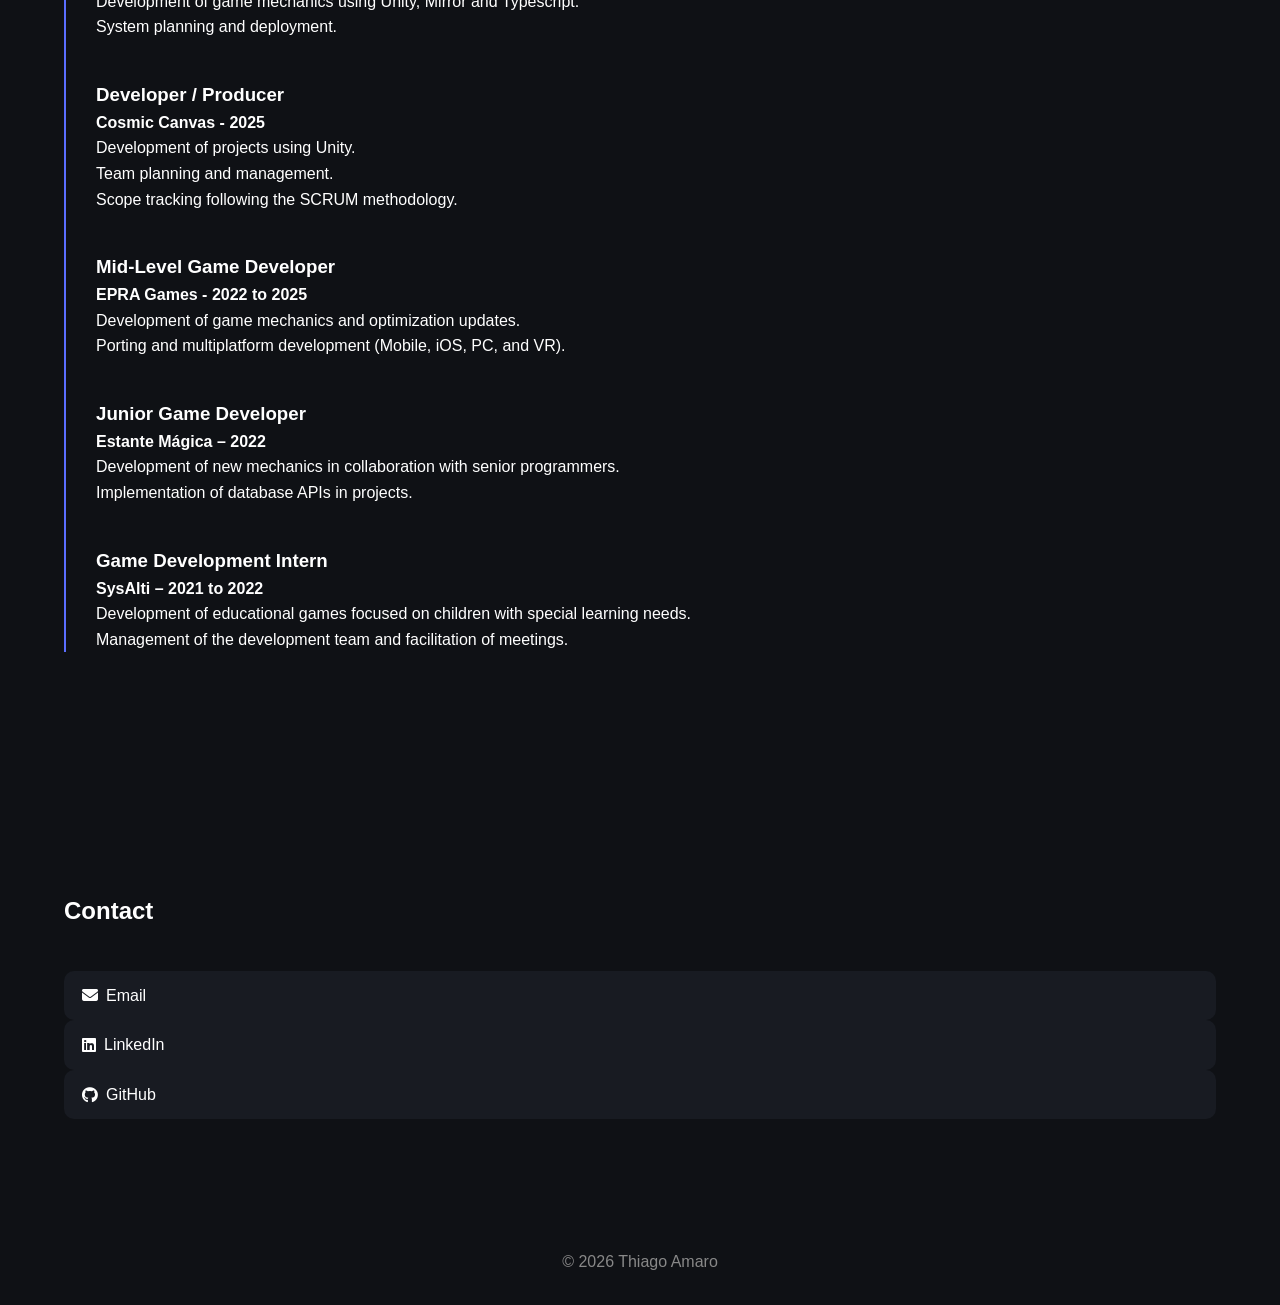
==== commit c7c5083e: "Nomine + padding adjustment + no links message" ====
--- a/index.html
+++ b/index.html
@@ -59,7 +59,7 @@
         </div>
     </section>
 
-    <section id="platforms">
+    <section id="platforms" style="padding: 0 0;">
         <div class="container">
             <h2>Platforms</h2>
 
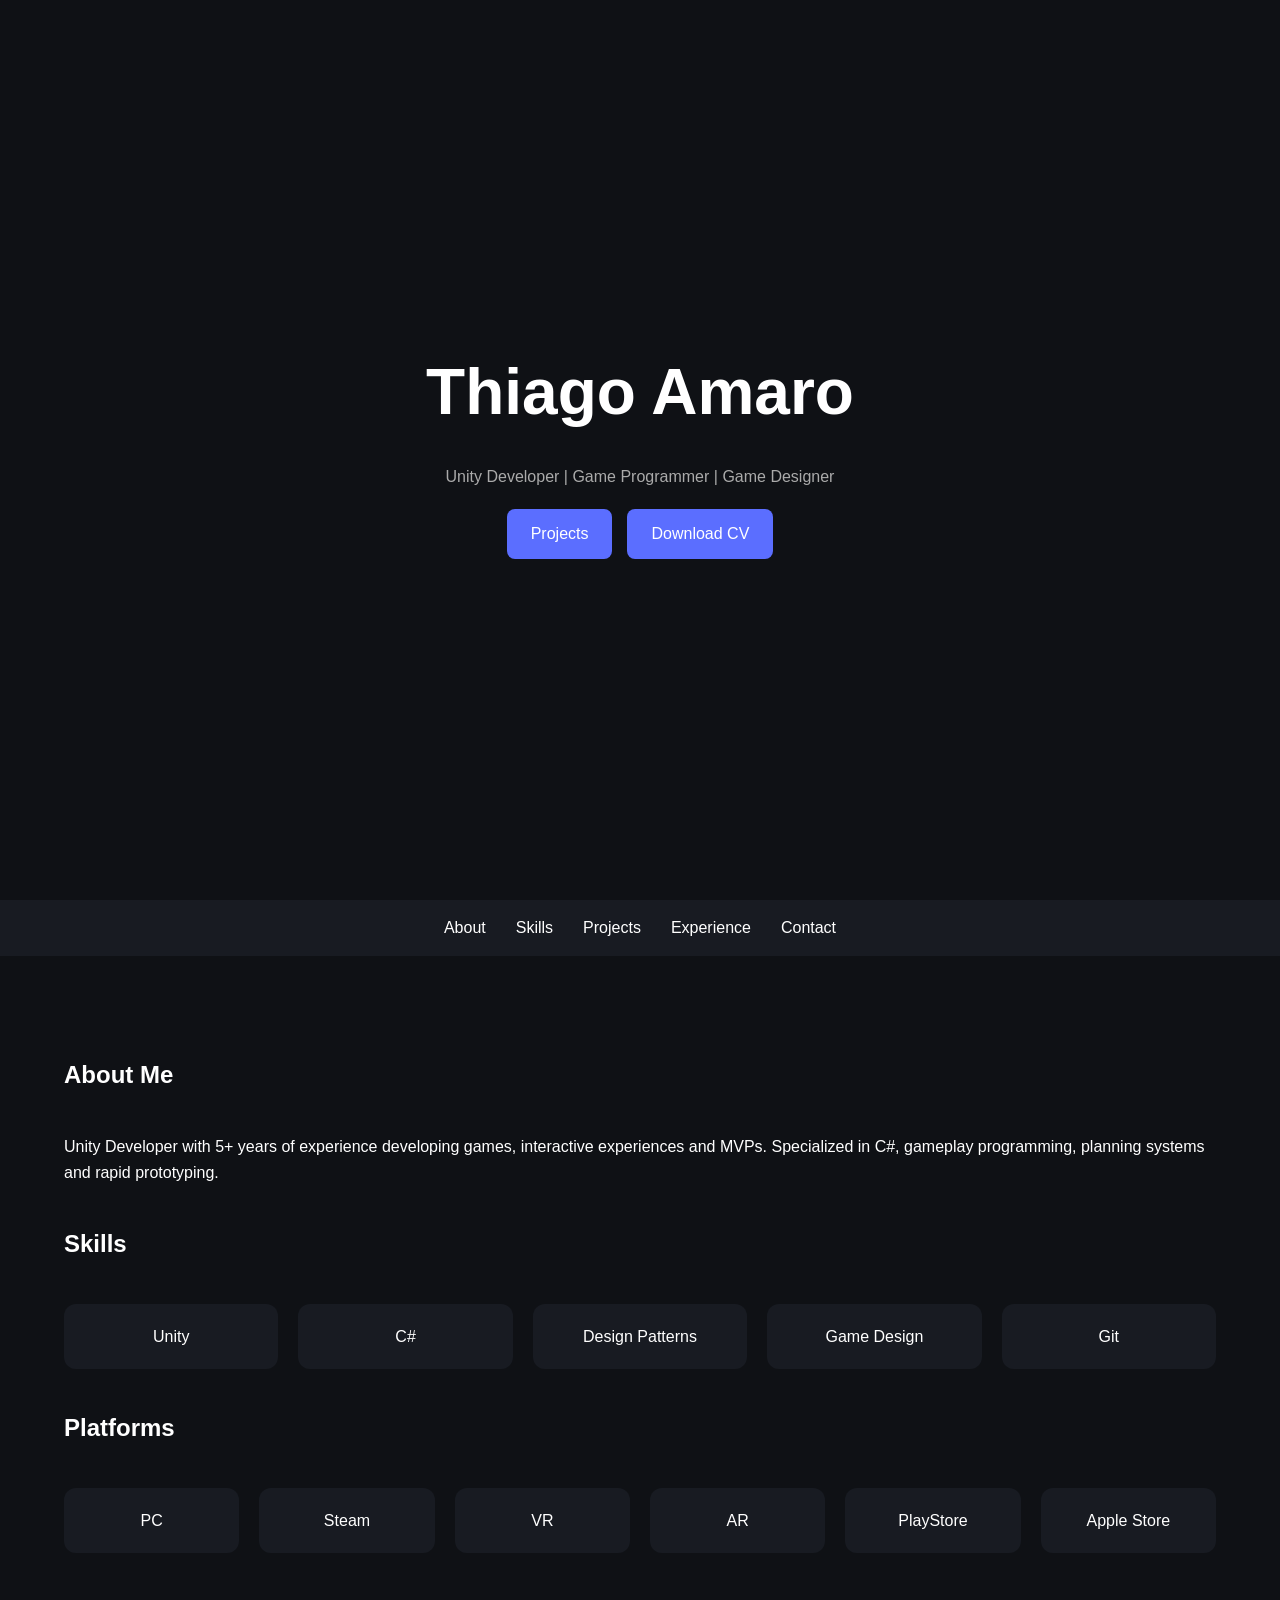
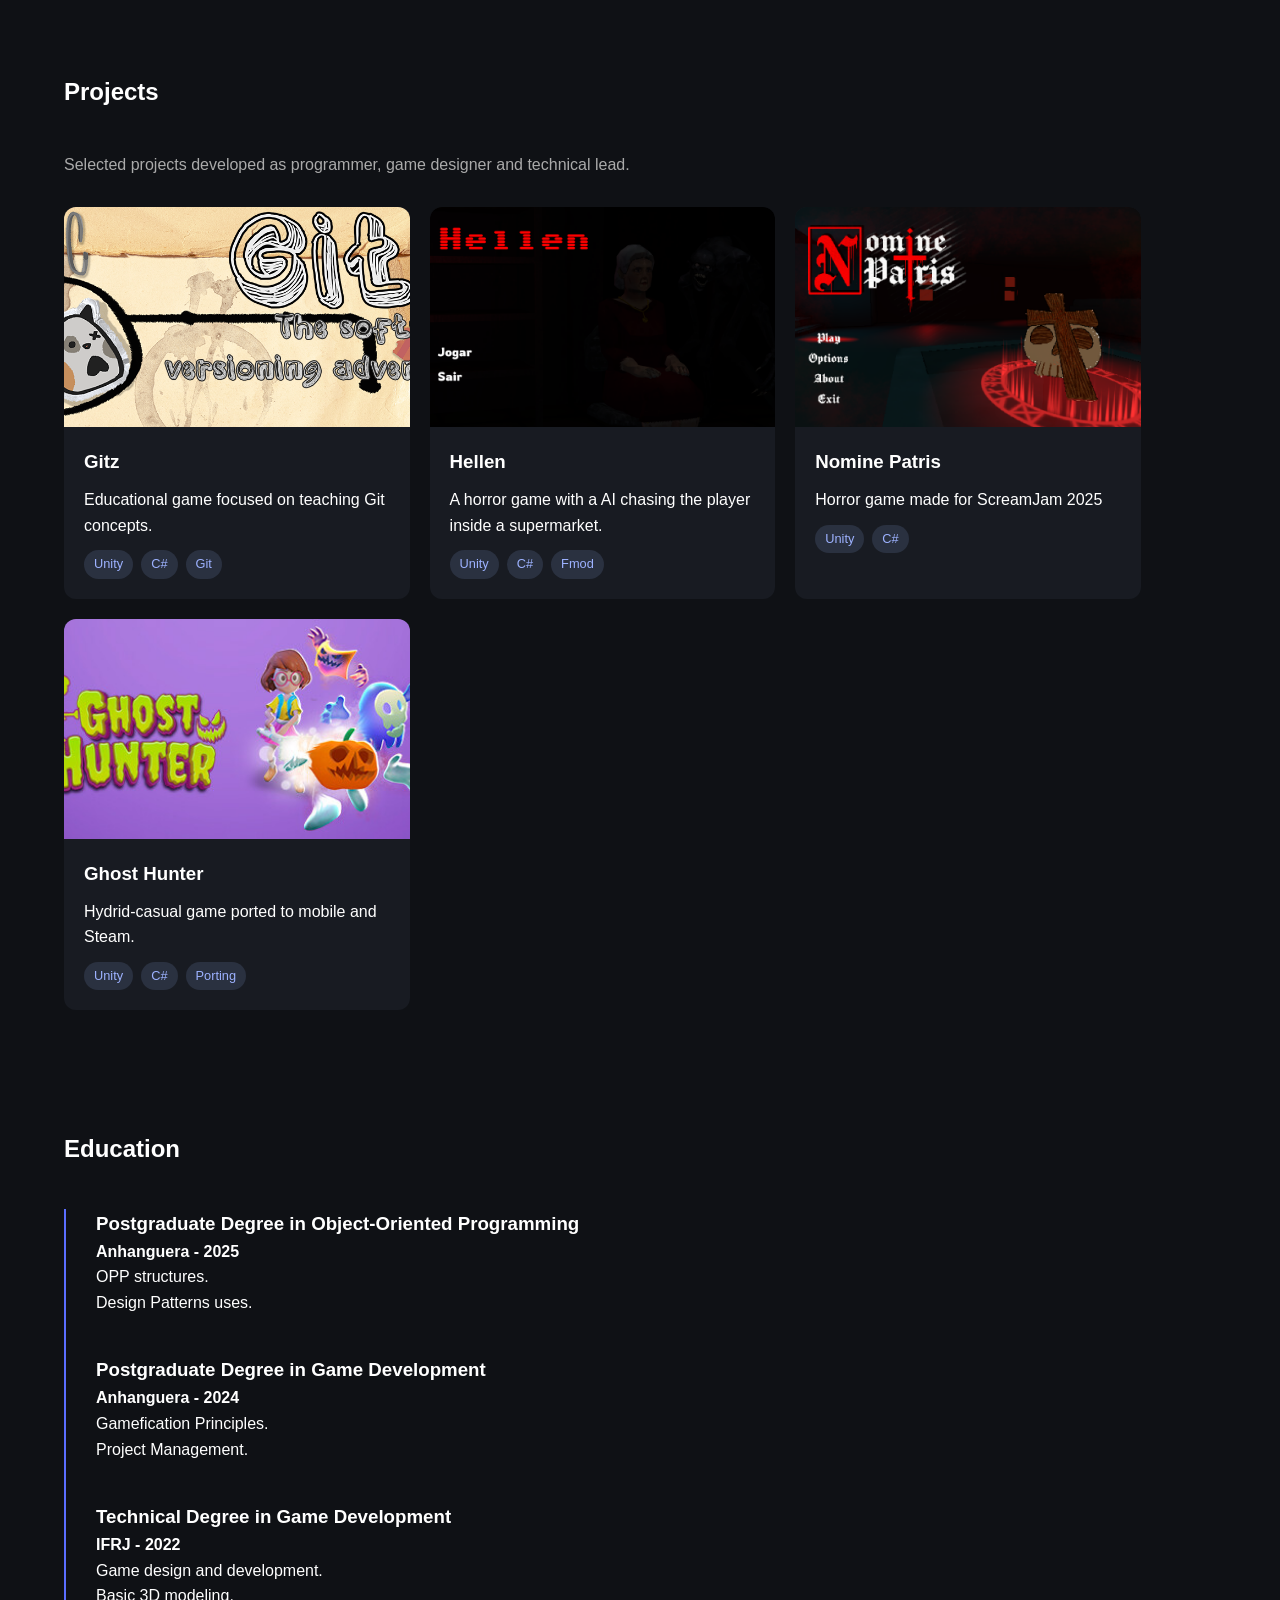
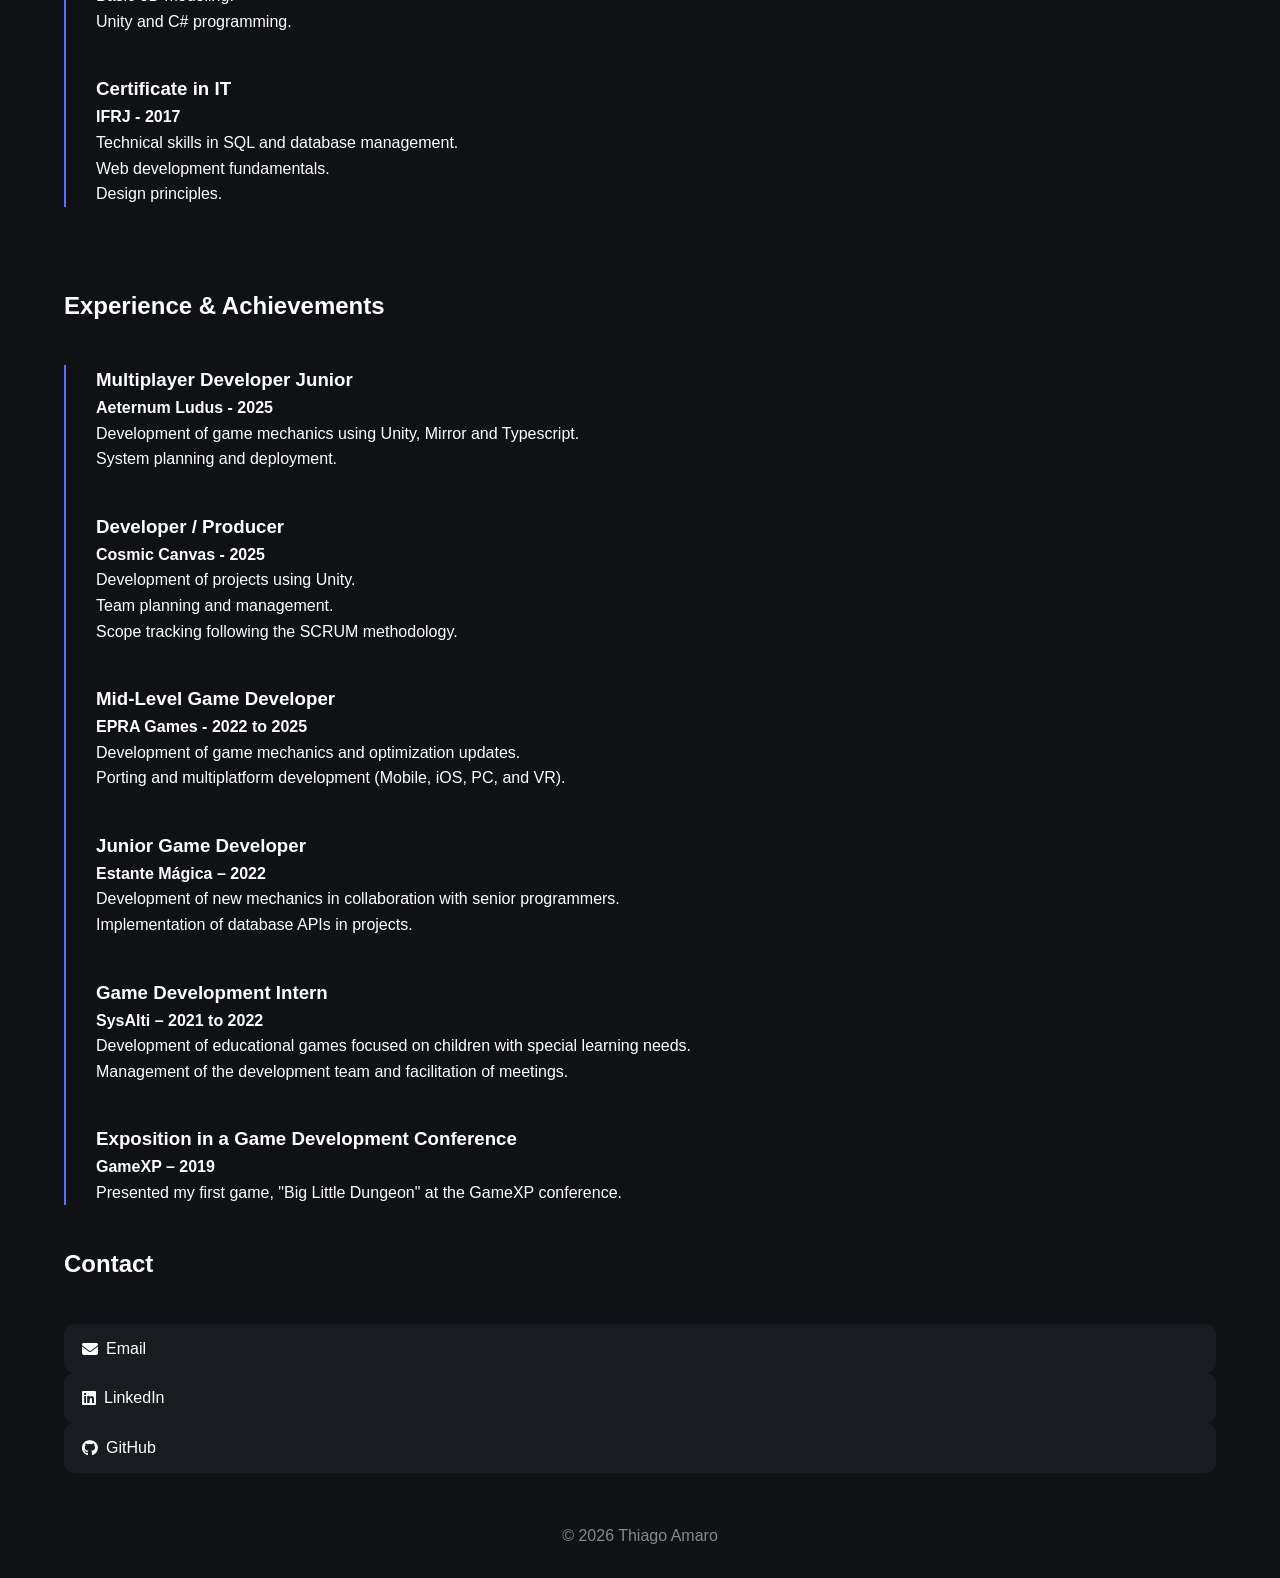
==== commit edab8089: "Ghost Hunter" ====
--- a/index.html
+++ b/index.html
@@ -32,7 +32,7 @@
         <a href="#contact">Contact</a>
     </nav>
 
-    <section id="about">
+    <section id="about" style="padding-top: 100px;">
         <div class="container">
             <h2>About Me</h2>
 
@@ -59,13 +59,12 @@
         </div>
     </section>
 
-    <section id="platforms" style="padding: 0 0;">
+    <section id="platforms">
         <div class="container">
             <h2>Platforms</h2>
 
             <div class="skill-grid">
                 <div class="card">PC</div>
-                <div class="card">VR</div>
                 <div class="card">Steam</div>
                 <div class="card">VR</div>
                 <div class="card">AR</div>
@@ -89,10 +88,43 @@
         </div>
     </section>
 
+    <section id="education">
+        <div class="container">
+            <h2>Education</h2>
+            <div class="timeline">
+                <div class="timeline-item">
+                    <h3>Postgraduate Degree in Object-Oriented Programming</h3>
+                    <h4>Anhanguera - 2025</h4>
+                    <p>OPP structures.</p>
+                    <p>Design Patterns uses.</p>
+                </div>
+                <div class="timeline-item">
+                    <h3>Postgraduate Degree in Game Development</h3>
+                    <h4>Anhanguera - 2024</h4>
+                    <p>Gamefication Principles.</p>
+                    <p>Project Management.</p>
+                </div>
+                <div class="timeline-item">
+                    <h3>Technical Degree in Game Development</h3>
+                    <h4>IFRJ - 2022</h4>
+                    <p>Game design and development.</p>
+                    <p>Basic 3D modeling.</p>
+                    <p>Unity and C# programming.</p>
+                </div>
+                <div class="timeline-item">
+                    <h3>Certificate in IT</h3>
+                    <h4>IFRJ - 2017</h4>
+                    <p>Technical skills in SQL and database management.</p>
+                    <p>Web development fundamentals.</p>
+                    <p>Design principles.</p>
+                </div>
+            </div>
+        </div>
+    </section>
+
     <section id="experience">
         <div class="container">
             <h2>Experience & Achievements</h2>
-
             <div class="timeline">
 
                 <div class="timeline-item">
@@ -130,6 +162,11 @@
                     <p>Development of educational games focused on children with special learning needs.</p>
                     <p>Management of the development team and facilitation of meetings.</p>
                 </div>
+                <div class=" Game Exposition">
+                    <h3>Exposition in a Game Development Conference</h3>
+                    <h4>GameXP – 2019</h4>
+                    <p>Presented my first game, "Big Little Dungeon" at the GameXP conference.</p>
+                </div>
 
             </div>
         </div>
--- a/css/style.css
+++ b/css/style.css
@@ -64,7 +64,7 @@
 }
 
 section {
-    padding: 100px 0;
+    padding: 20px 0;
 }
 
 h2 {
@@ -95,15 +95,14 @@
 
 #projects-grid {
     display: grid;
-    grid-template-columns: repeat(auto-fit, minmax(500px, 0fr));
-    gap: 30px;
+    grid-template-columns: repeat(auto-fit, minmax(30%, 0fr));
+    gap: 20px;
 }
 
 .project-card {
     background: #181b22;
     border-radius: 12px;
     overflow: hidden;
-    width: 500px;
 
     text-decoration: none;
     color: white;
